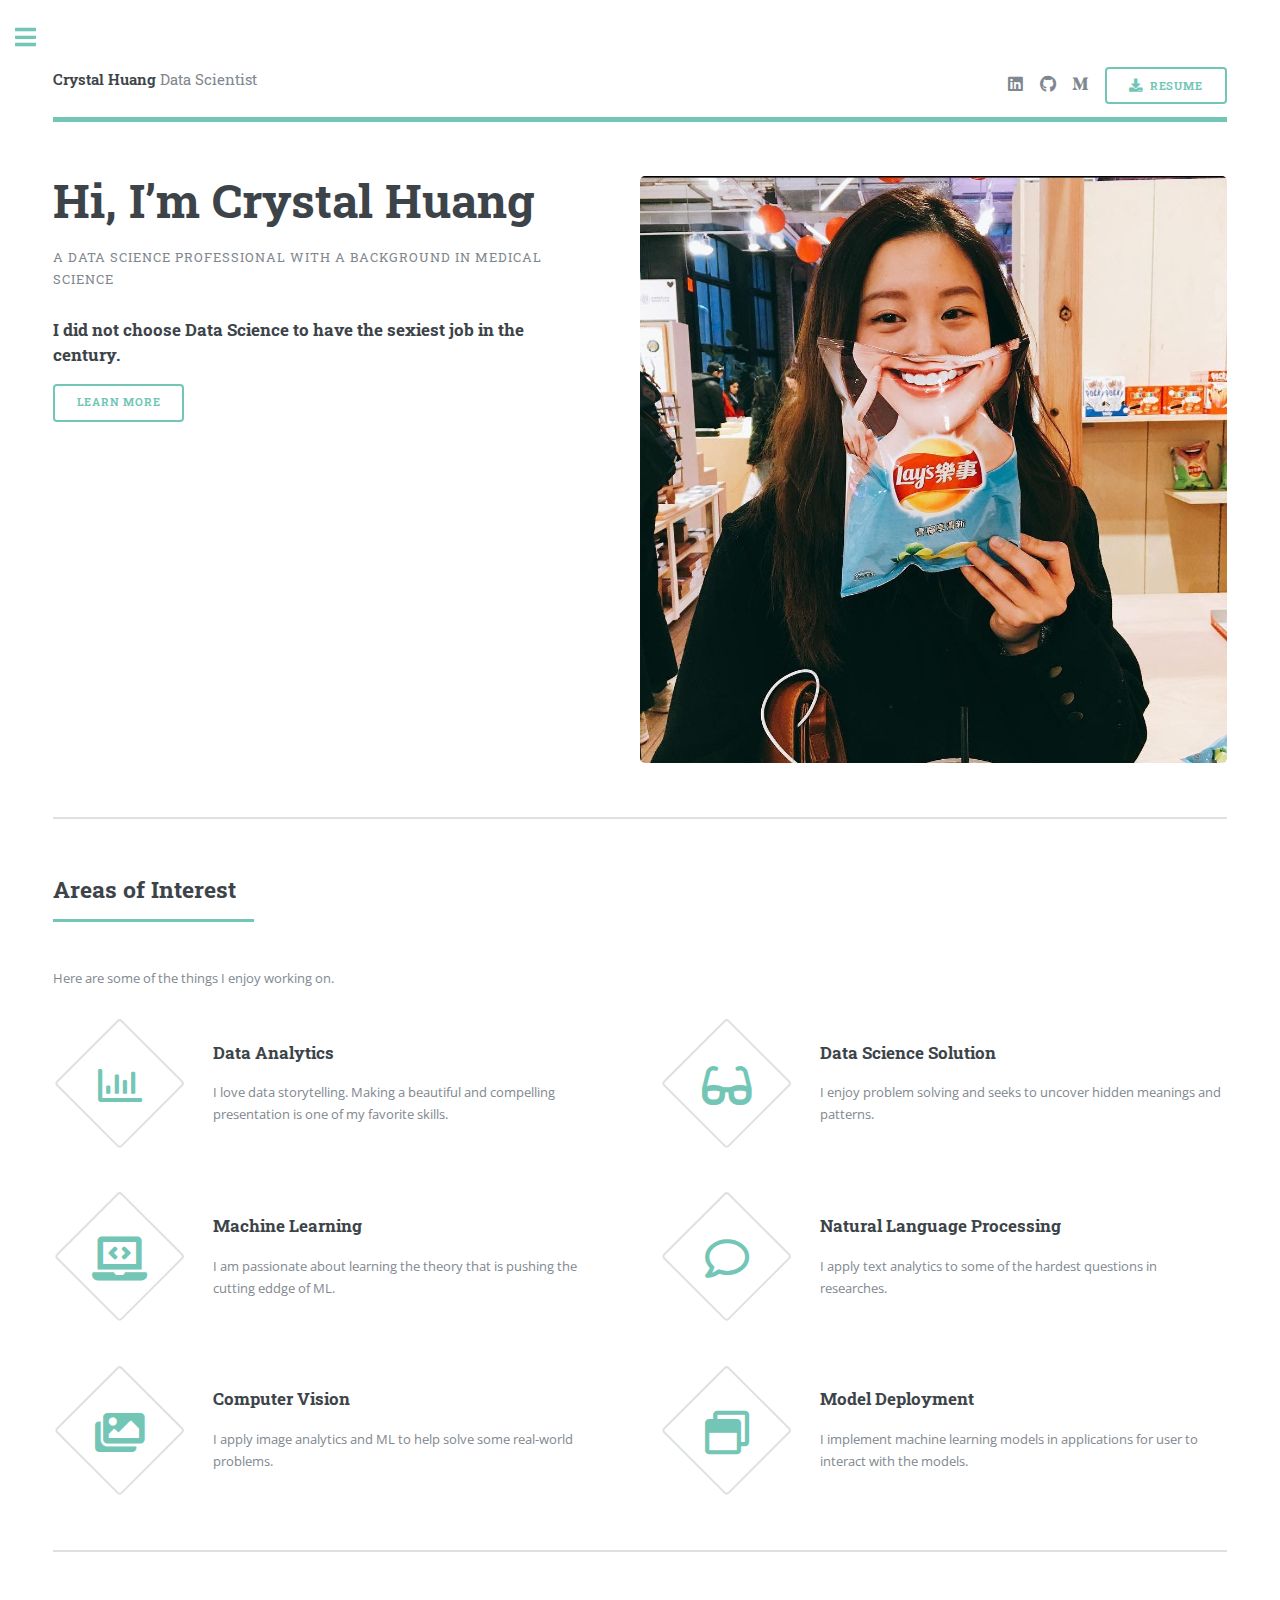
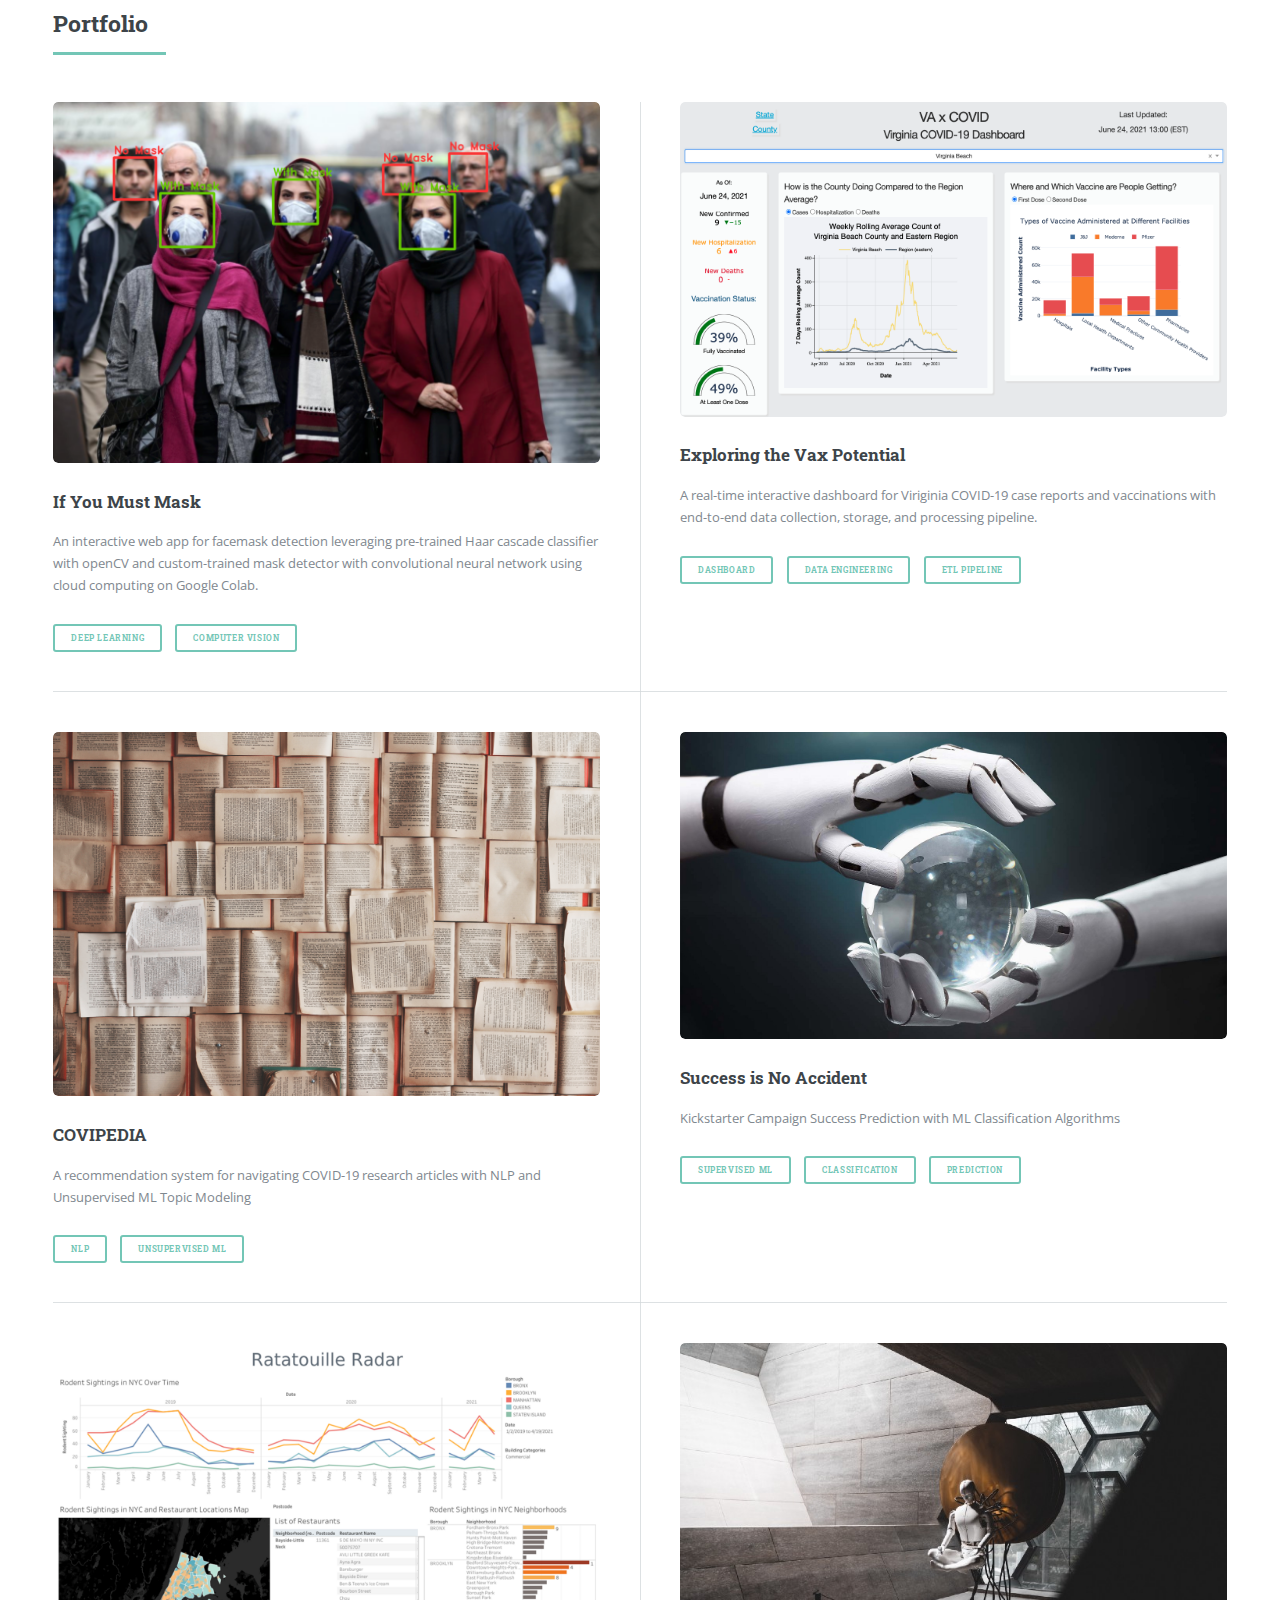
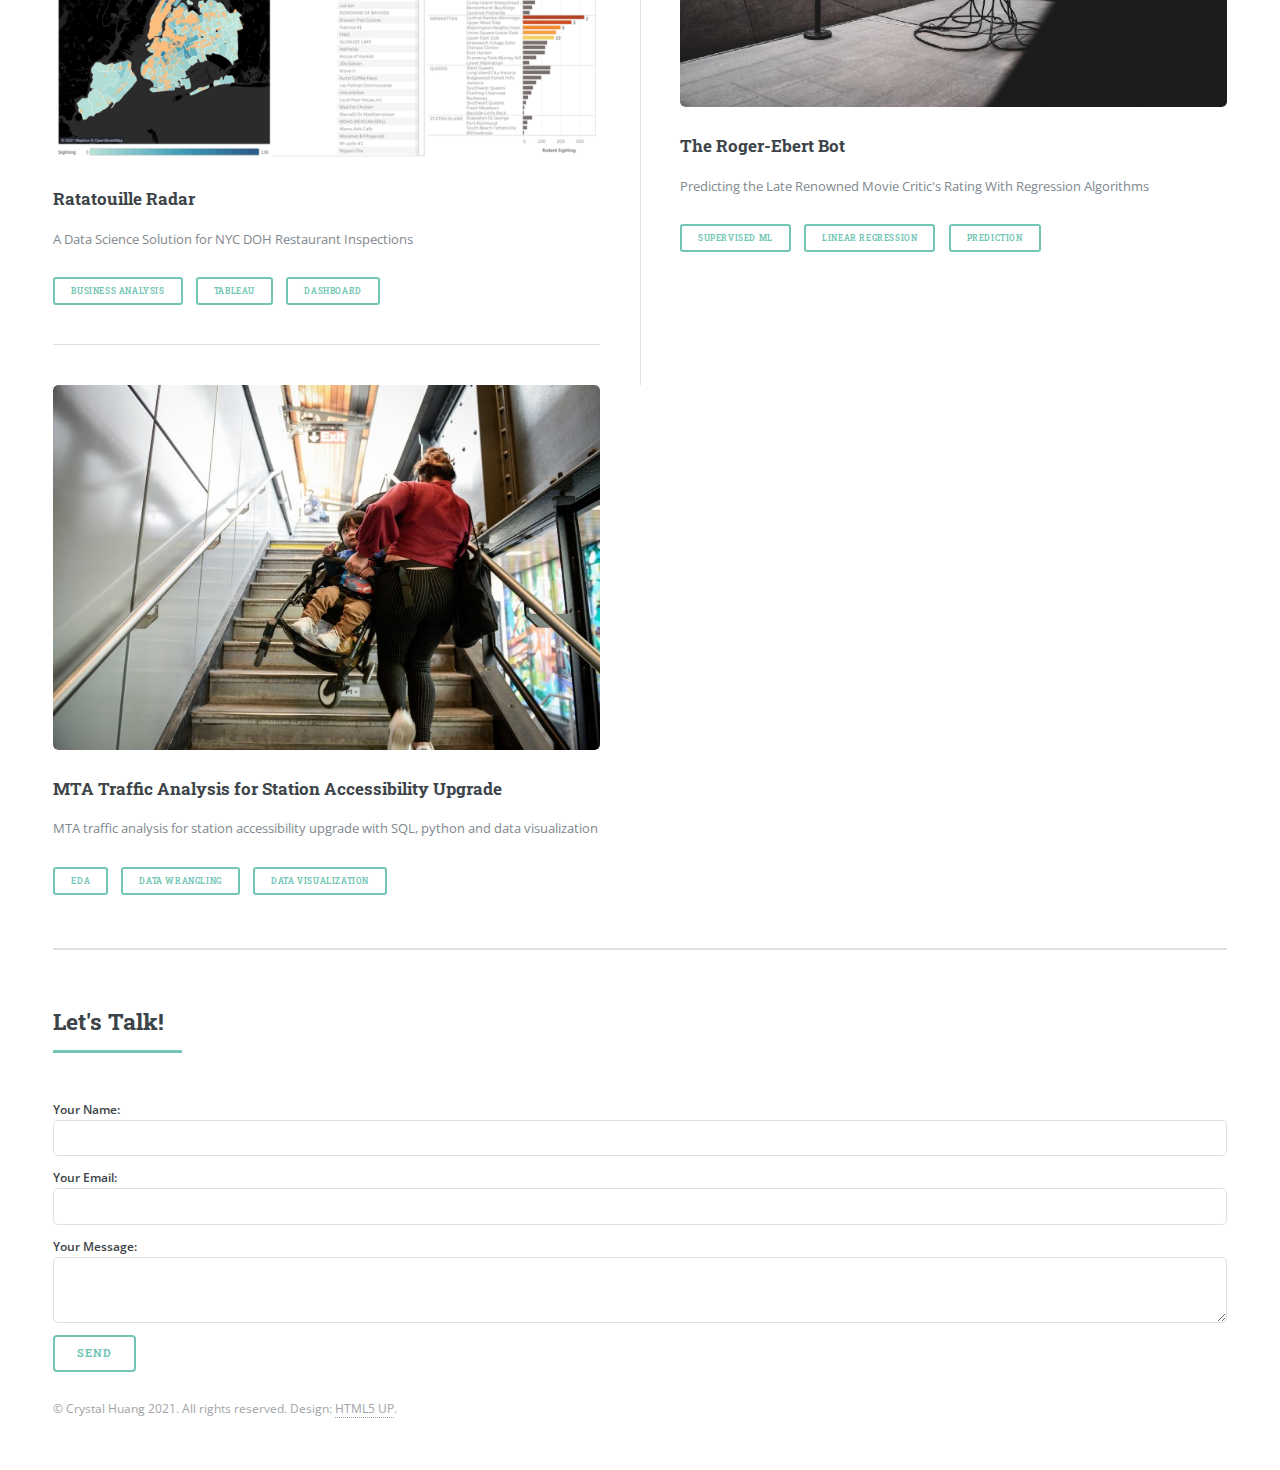
==== index.html @ 7d624949 "Update index.html" ====
<!DOCTYPE HTML>
<!--
	Editorial by HTML5 UP
	html5up.net | @ajlkn
	Free for personal and commercial use under the CCA 3.0 license (html5up.net/license)
-->
<html>
	<head>
		<title>Crystal Huang Data Scientist</title>
		<meta charset="utf-8" />
		<meta name="viewport" content="width=device-width, initial-scale=1, user-scalable=no" />
		<link rel="stylesheet" href="assets/css/main.css" />
	</head>
	<body class="is-preload">

		<!-- Wrapper -->
			<div id="wrapper">

				<!-- Main -->
					<div id="main">
						<div class="inner">

							<!-- Header -->
								<header id="header">
									<a href="index.html" class="logo"><strong>Crystal Huang</strong> Data Scientist</a>
									<ul class="icons">
										<li><a href="https://www.linkedin.com/in/crystal-huang-ds/" class="icon brands fa-linkedin"><span class="label">LinkedIn</span></a></li>
										<li><a href="https://github.com/crystal-ctrl" class="icon brands fa-github"><span class="label">GitHub</span></a></li>
										<li><a href="https://crystaldatasy.medium.com/" class="icon brands fa-medium-m"><span class="label">Medium</span></a></li>
										<li><a href="../download/_Crystal_Huang_CV.pdf" download class="button icon solid fa-download">Resume</a></li>
									</ul>
								</header>

							<!-- Banner -->
								<section id="banner">
									<div class="content">
										<header>
											<h1>Hi, I’m Crystal Huang</h1>
											<p>A Data Science Professional with a Background in Medical Science</p>
										</header>
										<h3>I did not choose Data Science to have the sexiest job in the century.</h3>
										<ul class="actions">
											<li><a href="generic.html" class="button big">Learn More</a></li>
										</ul>
									</div>
									<span class="image object">
										<img src="images/profile.jpg" alt="" width=300/>
									</span>
								</section>

							<!-- Section -->
								<section>
									<header class="major">
										<h2>Areas of Interest</h2>
									</header>
									<p>Here are some of the things I enjoy working on.</p>
									<div class="features">
										<article>
											<span class="icon fa-chart-bar"></span>
											<div class="content">
												<h3>Data Analytics</h3>
												<p>I love data storytelling. Making a beautiful and compelling presentation is one of my favorite skills.</p>
											</div>
										</article>
										<article>
											<span class="icon solid fa-glasses"></span>
											<div class="content">
												<h3>Data Science Solution</h3>
												<p>I enjoy problem solving and seeks to uncover hidden meanings and patterns.</p>
											</div>
										</article>
										<article>
											<span class="icon solid fa-laptop-code"></span>
											<div class="content">
												<h3>Machine Learning</h3>
												<p>I am passionate about learning the theory that is pushing the cutting eddge of ML.</p>
											</div>
										</article>
										<article>
											<span class="icon far fa-comment"></span>
											<div class="content">
												<h3>Natural Language Processing</h3>
												<p>I apply text analytics to some of the hardest questions in researches.</p>
											</div>
										</article>
										<article>
											<span class="icon solid fa-images"></span>
											<div class="content">
												<h3>Computer Vision</h3>
												<p>I apply image analytics and ML to help solve some real-world problems.</p>
											</div>
										</article>
										<article>
											<span class="icon far fa-window-restore"></span>
											<div class="content">
												<h3>Model Deployment</h3>
												<p>I implement machine learning models in applications for user to interact with the models.</p>
											</div>
										</article>
									</div>
								</section>

							<!-- Section -->
								<section>
									<header class="major">
										<h2>Portfolio</h2>
									</header>
									<div class="posts">
										<article>
											<a href="pages/project7.html" class="image"><img src="images/maskdetector.png" alt="" /></a>
											<h3>If You Must Mask</h3>
											<p>An interactive web app for facemask detection leveraging pre-trained Haar cascade classifier with openCV and custom-trained mask detector with convolutional neural network using cloud computing on Google Colab.</p>
											<ul class="actions">
												<li><a class="button small">Deep Learning</a></li>
												<li><a class="button small">Computer Vision</a></li>
											</ul>
										</article>
										<article>
											<a href="pages/project6.html" class="image"><img src="images/dashboard.png" alt="" /></a>
											<h3>Exploring the Vax Potential</h3>
											<p> A real-time interactive dashboard for Viriginia COVID-19 case reports and vaccinations with end-to-end data collection, storage, and processing pipeline.</p>
											<ul class="actions ">
												<li><div class="button small">Dashboard</div></li>
												<li><a class="button small">Data Engineering</a></li>
												<li><a class="button small">ETL Pipeline</a></li>
											</ul>
										</article>
										<article>
											<a href="pages/project5.html" class="image"><img src="images/nlp.jpg" alt="" /></a>
											<h3>COVIPEDIA</h3>
											<p>A recommendation system for navigating COVID-19 research articles with NLP and Unsupervised ML Topic Modeling</p>
											<ul class="actions">
												<li><a class="button small">NLP</a></li>
												<li><a class="button small">Unsupervised ML</a></li>
											</ul>
										</article>
										<article>
											<a href="pages/project4.html" class="image"><img src="images/kickstarter.jpeg" alt="" /></a>
											<h3>Success is No Accident</h3>
											<p>Kickstarter Campaign Success Prediction with ML Classification Algorithms</p>
											<ul class="actions">
												<li><a class="button small">Supervised ML</a></li>
												<li><a class="button small">Classification</a></li>
												<li><a class="button small">Prediction</a></li>
											</ul>
										</article>
										<article>
											<a href="pages/project3.html" class="image"><img src="images/ratatouille_radar.png" alt="" /></a>
											<h3>Ratatouille Radar</h3>
											<p>A Data Science Solution for NYC DOH Restaurant Inspections</p>
											<ul class="actions">
												<li><a class="button small">Business Analysis</a></li>
												<li><a class="button small">Tableau</a></li>
												<li><a class="button small">Dashboard</a></li>
											</ul>
										</article>
										<article>
											<a href="pages/project2.html" class="image"><img src="images/roger-ebert-bot.jpeg" alt="" /></a>
											<h3>The Roger-Ebert Bot</h3>
											<p>Predicting the Late Renowned Movie Critic's Rating With Regression Algorithms</p>
											<ul class="actions">
												<li><a class="button small">Supervised ML</a></li>
												<li><a class="button small">Linear Regression</a></li>
												<li><a class="button small">Prediction</a></li>
											</ul>
										</article>
										<article>
											<a href="pages/project1.html" class="image"><img src="images/mta.jpeg" alt="" /></a>
											<h3>MTA Traffic Analysis for Station Accessibility Upgrade</h3>
											<p>MTA traffic analysis for station accessibility upgrade with SQL, python and data visualization</p>
											<ul class="actions">
												<li><a class="button small">EDA</a></li>
												<li><a class="button small">Data Wrangling</a></li>
												<li><a class="button small">Data Visualization</a></li>
											</ul>
										</article>
									</div>
								</section>
								<section>
									<div id='contact form' class='inner'>
										<header class="major">
											<h2>Let's Talk!</h2>
										</header>
										<form action="https://formspree.io/f/mayalepz" method="POST">
											<label>
												Your Name:
												<input type="text" name="name">
											</label>
											<label>
												Your Email:
												<input type="email" name="_replyto">
											</label>
											<label>
												Your Message:
												<textarea name="message"></textarea>
											</label>
											<!-- your other form fields go here -->
											<button type="submit">Send</button>
										</form>
										<!-- Footer -->
										<footer id="footer">
											<p class="copyright">&copy; Crystal Huang 2021. All rights reserved. Design: <a href="https://html5up.net">HTML5 UP</a>.</p>
										</footer>
									</div>
								</section>
						</div>
						
					</div>

				<!-- Sidebar -->
					<div id="sidebar">
						<div class="inner">

							<!-- Menu -->
								<nav id="menu">
									<header class="major">
										<h2>Menu</h2>
									</header>
									<ul>
										<li><a href="index.html">Homepage</a></li>
										<li><a href="generic.html">About</a></li>
										<!-- <li><a href="elements.html">Elements</a></li> -->
										<li>
											<span class="opener">Portfolio</span>
											<ul>
												<li><a href="pages/project7.html">If You Must Mask</a></li>
												<li><a href="pages/project6.html">Exploring the Vax Potential</a></li>
												<li><a href="pages/project5.html">COVIPEDIA</a></li>
												<li><a href="pages/project4.html">Success Is No Accident</a></li>
												<li><a href="pages/project3.html">Ratatouille Radar</a></li>
												<li><a href="pages/project2.html">The Roger-Ebert Bot</a></li>
												<li><a href="pages/project1.html">MTA Traffic Analysis</a></li>
											</ul>
										</li>
										<li><a href="https://crystaldatasy.medium.com/">Blog</a></li>
										
									</ul>
								</nav>

							<!-- Section -->
								<section>
									<header class="major">
										<h2>Get in Touch</h2>
									</header>
									<ul class="contact">
										<li class="icon solid fa-envelope"><a href="#">crystalhuang.ds@gmail.com</a></li>
										<!-- <li class="icon solid fa-phone"></li> -->
										<li class="icon solid fa-home">Middletown, RI 02842</li>
									</ul>
									<ul class="icons">
										<!-- <li><a href="#" class="icon brands fa-twitter"><span class="label">Twitter</span></a></li> -->
										<!-- <li><a href="#" class="icon brands fa-facebook-f"><span class="label">Facebook</span></a></li> -->
										<!-- <li><a href="#" class="icon brands fa-snapchat-ghost"><span class="label">Snapchat</span></a></li> -->
										<!-- <li><a href="#" class="icon brands fa-instagram"><span class="label">Instagram</span></a></li> -->
										<li><a href="https://www.linkedin.com/in/crystal-huang-ds/" class="icon brands fa-linkedin"><span class="label">LinkedIn</span></a></li>
										<li><a href="https://github.com/crystal-ctrl" class="icon brands fa-github"><span class="label">GitHub</span></a></li>
										<li><a href="https://crystaldatasy.medium.com/" class="icon brands fa-medium-m"><span class="label">Medium</span></a></li>
									</ul>
									
								</section>

							<!-- Footer -->
								<footer id="footer">
									<p class="copyright">&copy; Crystal Huang 2021. All rights reserved. Design: <a href="https://html5up.net">HTML5 UP</a>.</p>
								</footer>

						</div>
					</div>

			</div>

		<!-- Scripts -->
			<script src="assets/js/jquery.min.js"></script>
			<script src="assets/js/browser.min.js"></script>
			<script src="assets/js/breakpoints.min.js"></script>
			<script src="assets/js/util.js"></script>
			<script src="assets/js/main.js"></script>

	</body>
</html>
---- assets/css/main.css ----
@import url(fontawesome-all.min.css);
@import url("https://fonts.googleapis.com/css?family=Open+Sans:400,600,400italic,600italic|Roboto+Slab:400,700");
/*
	Editorial by HTML5 UP
	html5up.net | @ajlkn
	Free for personal and commercial use under the CCA 3.0 license (html5up.net/license)
*/
html, body, div, span, applet, object,
iframe, h1, h2, h3, h4, h5, h6, p, blockquote,
pre, a, abbr, acronym, address, big, cite,
code, del, dfn, em, img, ins, kbd, q, s, samp,
small, strike, strong, sub, sup, tt, var, b,
u, i, center, dl, dt, dd, ol, ul, li, fieldset,
form, label, legend, table, caption, tbody,
tfoot, thead, tr, th, td, article, aside,
canvas, details, embed, figure, figcaption,
footer, header, hgroup, menu, nav, output, ruby,
section, summary, time, mark, audio, video {
  margin: 0;
  padding: 0;
  border: 0;
  font-size: 100%;
  font: inherit;
  vertical-align: baseline; }

article, aside, details, figcaption, figure,
footer, header, hgroup, menu, nav, section {
  display: block; }

body {
  line-height: 1; }

ol, ul {
  list-style: none; }

blockquote, q {
  quotes: none; }
  blockquote:before, blockquote:after, q:before, q:after {
    content: '';
    content: none; }

table {
  border-collapse: collapse;
  border-spacing: 0; }

body {
  -webkit-text-size-adjust: none; }

mark {
  background-color: transparent;
  color: inherit; }

input::-moz-focus-inner {
  border: 0;
  padding: 0; }

input, select, textarea {
  -moz-appearance: none;
  -webkit-appearance: none;
  -ms-appearance: none;
  appearance: none; }

/* Basic */
@-ms-viewport {
  width: device-width; }

body {
  -ms-overflow-style: scrollbar; }

@media screen and (max-width: 480px) {
  html, body {
    min-width: 320px; } }

html {
  box-sizing: border-box; }

*, *:before, *:after {
  box-sizing: inherit; }

body {
  background: #ffffff; }
  body.is-preload *, body.is-preload *:before, body.is-preload *:after, body.is-resizing *, body.is-resizing *:before, body.is-resizing *:after {
    -moz-animation: none !important;
    -webkit-animation: none !important;
    -ms-animation: none !important;
    animation: none !important;
    -moz-transition: none !important;
    -webkit-transition: none !important;
    -ms-transition: none !important;
    transition: none !important; }

/* Type */
body, input, select, textarea {
  color: #7f888f;
  font-family: "Open Sans", sans-serif;
  font-size: 13pt;
  font-weight: 400;
  line-height: 1.65; }
  @media screen and (max-width: 1680px) {
    body, input, select, textarea {
      font-size: 11pt; } }
  @media screen and (max-width: 1280px) {
    body, input, select, textarea {
      font-size: 10pt; } }
  @media screen and (max-width: 360px) {
    body, input, select, textarea {
      font-size: 9pt; } }

a {
  -moz-transition: color 0.2s ease-in-out, border-bottom-color 0.2s ease-in-out;
  -webkit-transition: color 0.2s ease-in-out, border-bottom-color 0.2s ease-in-out;
  -ms-transition: color 0.2s ease-in-out, border-bottom-color 0.2s ease-in-out;
  transition: color 0.2s ease-in-out, border-bottom-color 0.2s ease-in-out;
  border-bottom: dotted 1px;
  color: #73c6b6;
  text-decoration: none; }
  a:hover {
    border-bottom-color: #73c6b6;
    color: #73c6b6 !important; }
    a:hover strong {
      color: inherit; }

strong, b {
  color: #3d4449;
  font-weight: 600; }

em, i {
  font-style: italic; }

p {
  margin: 0 0 2em 0; }

h1, h2, h3, h4, h5, h6 {
  color: #3d4449;
  font-family: "Roboto Slab", serif;
  font-weight: 700;
  line-height: 1.5;
  margin: 0 0 1em 0; }
  h1 a, h2 a, h3 a, h4 a, h5 a, h6 a {
    color: inherit;
    text-decoration: none;
    border-bottom: 0; }

h1 {
  font-size: 4em;
  margin: 0 0 0.5em 0;
  line-height: 1.3; }

h2 {
  font-size: 1.75em; }

h3 {
  font-size: 1.25em; }

h4 {
  font-size: 1.1em; }

h5 {
  font-size: 0.9em; }

h6 {
  font-size: 0.7em; }

@media screen and (max-width: 1680px) {
  h1 {
    font-size: 3.5em; } }

@media screen and (max-width: 980px) {
  h1 {
    font-size: 3.25em; } }

@media screen and (max-width: 736px) {
  h1 {
    font-size: 2em;
    line-height: 1.4; }
  h2 {
    font-size: 1.5em; } }

sub {
  font-size: 0.8em;
  position: relative;
  top: 0.5em; }

sup {
  font-size: 0.8em;
  position: relative;
  top: -0.5em; }

blockquote {
  border-left: solid 3px rgba(210, 215, 217, 0.75);
  font-style: italic;
  margin: 0 0 2em 0;
  padding: 0.5em 0 0.5em 2em; }

code {
  background: rgba(230, 235, 237, 0.25);
  border-radius: 0.375em;
  border: solid 1px rgba(210, 215, 217, 0.75);
  font-family: "Courier New", monospace;
  font-size: 0.9em;
  margin: 0 0.25em;
  padding: 0.25em 0.65em; }

pre {
  -webkit-overflow-scrolling: touch;
  font-family: "Courier New", monospace;
  font-size: 0.9em;
  margin: 0 0 2em 0; }
  pre code {
    display: block;
    line-height: 1.75;
    padding: 1em 1.5em;
    overflow-x: auto; }

hr {
  border: 0;
  border-bottom: solid 1px rgba(210, 215, 217, 0.75);
  margin: 2em 0; }
  hr.major {
    margin: 3em 0; }

.align-left {
  text-align: left; }

.align-center {
  text-align: center; }

.align-right {
  text-align: right; }

/* Row */
.row {
  display: flex;
  flex-wrap: wrap;
  box-sizing: border-box;
  align-items: stretch; }
  .row > * {
    box-sizing: border-box; }
  .row.gtr-uniform > * > :last-child {
    margin-bottom: 0; }
  .row.aln-left {
    justify-content: flex-start; }
  .row.aln-center {
    justify-content: center; }
  .row.aln-right {
    justify-content: flex-end; }
  .row.aln-top {
    align-items: flex-start; }
  .row.aln-middle {
    align-items: center; }
  .row.aln-bottom {
    align-items: flex-end; }
  .row > .imp {
    order: -1; }
  .row > .col-1 {
    width: 8.33333%; }
  .row > .off-1 {
    margin-left: 8.33333%; }
  .row > .col-2 {
    width: 16.66667%; }
  .row > .off-2 {
    margin-left: 16.66667%; }
  .row > .col-3 {
    width: 25%; }
  .row > .off-3 {
    margin-left: 25%; }
  .row > .col-4 {
    width: 33.33333%; }
  .row > .off-4 {
    margin-left: 33.33333%; }
  .row > .col-5 {
    width: 41.66667%; }
  .row > .off-5 {
    margin-left: 41.66667%; }
  .row > .col-6 {
    width: 50%; }
  .row > .off-6 {
    margin-left: 50%; }
  .row > .col-7 {
    width: 58.33333%; }
  .row > .off-7 {
    margin-left: 58.33333%; }
  .row > .col-8 {
    width: 66.66667%; }
  .row > .off-8 {
    margin-left: 66.66667%; }
  .row > .col-9 {
    width: 75%; }
  .row > .off-9 {
    margin-left: 75%; }
  .row > .col-10 {
    width: 83.33333%; }
  .row > .off-10 {
    margin-left: 83.33333%; }
  .row > .col-11 {
    width: 91.66667%; }
  .row > .off-11 {
    margin-left: 91.66667%; }
  .row > .col-12 {
    width: 100%; }
  .row > .off-12 {
    margin-left: 100%; }
  .row.gtr-0 {
    margin-top: 0;
    margin-left: 0em; }
    .row.gtr-0 > * {
      padding: 0 0 0 0em; }
    .row.gtr-0.gtr-uniform {
      margin-top: 0em; }
      .row.gtr-0.gtr-uniform > * {
        padding-top: 0em; }
  .row.gtr-25 {
    margin-top: 0;
    margin-left: -0.375em; }
    .row.gtr-25 > * {
      padding: 0 0 0 0.375em; }
    .row.gtr-25.gtr-uniform {
      margin-top: -0.375em; }
      .row.gtr-25.gtr-uniform > * {
        padding-top: 0.375em; }
  .row.gtr-50 {
    margin-top: 0;
    margin-left: -0.75em; }
    .row.gtr-50 > * {
      padding: 0 0 0 0.75em; }
    .row.gtr-50.gtr-uniform {
      margin-top: -0.75em; }
      .row.gtr-50.gtr-uniform > * {
        padding-top: 0.75em; }
  .row {
    margin-top: 0;
    margin-left: -1.5em; }
    .row > * {
      padding: 0 0 0 1.5em; }
    .row.gtr-uniform {
      margin-top: -1.5em; }
      .row.gtr-uniform > * {
        padding-top: 1.5em; }
  .row.gtr-150 {
    margin-top: 0;
    margin-left: -2.25em; }
    .row.gtr-150 > * {
      padding: 0 0 0 2.25em; }
    .row.gtr-150.gtr-uniform {
      margin-top: -2.25em; }
      .row.gtr-150.gtr-uniform > * {
        padding-top: 2.25em; }
  .row.gtr-200 {
    margin-top: 0;
    margin-left: -3em; }
    .row.gtr-200 > * {
      padding: 0 0 0 3em; }
    .row.gtr-200.gtr-uniform {
      margin-top: -3em; }
      .row.gtr-200.gtr-uniform > * {
        padding-top: 3em; }
  @media screen and (max-width: 1680px) {
    .row {
      display: flex;
      flex-wrap: wrap;
      box-sizing: border-box;
      align-items: stretch; }
      .row > * {
        box-sizing: border-box; }
      .row.gtr-uniform > * > :last-child {
        margin-bottom: 0; }
      .row.aln-left {
        justify-content: flex-start; }
      .row.aln-center {
        justify-content: center; }
      .row.aln-right {
        justify-content: flex-end; }
      .row.aln-top {
        align-items: flex-start; }
      .row.aln-middle {
        align-items: center; }
      .row.aln-bottom {
        align-items: flex-end; }
      .row > .imp-xlarge {
        order: -1; }
      .row > .col-1-xlarge {
        width: 8.33333%; }
      .row > .off-1-xlarge {
        margin-left: 8.33333%; }
      .row > .col-2-xlarge {
        width: 16.66667%; }
      .row > .off-2-xlarge {
        margin-left: 16.66667%; }
      .row > .col-3-xlarge {
        width: 25%; }
      .row > .off-3-xlarge {
        margin-left: 25%; }
      .row > .col-4-xlarge {
        width: 33.33333%; }
      .row > .off-4-xlarge {
        margin-left: 33.33333%; }
      .row > .col-5-xlarge {
        width: 41.66667%; }
      .row > .off-5-xlarge {
        margin-left: 41.66667%; }
      .row > .col-6-xlarge {
        width: 50%; }
      .row > .off-6-xlarge {
        margin-left: 50%; }
      .row > .col-7-xlarge {
        width: 58.33333%; }
      .row > .off-7-xlarge {
        margin-left: 58.33333%; }
      .row > .col-8-xlarge {
        width: 66.66667%; }
      .row > .off-8-xlarge {
        margin-left: 66.66667%; }
      .row > .col-9-xlarge {
        width: 75%; }
      .row > .off-9-xlarge {
        margin-left: 75%; }
      .row > .col-10-xlarge {
        width: 83.33333%; }
      .row > .off-10-xlarge {
        margin-left: 83.33333%; }
      .row > .col-11-xlarge {
        width: 91.66667%; }
      .row > .off-11-xlarge {
        margin-left: 91.66667%; }
      .row > .col-12-xlarge {
        width: 100%; }
      .row > .off-12-xlarge {
        margin-left: 100%; }
      .row.gtr-0 {
        margin-top: 0;
        margin-left: 0em; }
        .row.gtr-0 > * {
          padding: 0 0 0 0em; }
        .row.gtr-0.gtr-uniform {
          margin-top: 0em; }
          .row.gtr-0.gtr-uniform > * {
            padding-top: 0em; }
      .row.gtr-25 {
        margin-top: 0;
        margin-left: -0.375em; }
        .row.gtr-25 > * {
          padding: 0 0 0 0.375em; }
        .row.gtr-25.gtr-uniform {
          margin-top: -0.375em; }
          .row.gtr-25.gtr-uniform > * {
            padding-top: 0.375em; }
      .row.gtr-50 {
        margin-top: 0;
        margin-left: -0.75em; }
        .row.gtr-50 > * {
          padding: 0 0 0 0.75em; }
        .row.gtr-50.gtr-uniform {
          margin-top: -0.75em; }
          .row.gtr-50.gtr-uniform > * {
            padding-top: 0.75em; }
      .row {
        margin-top: 0;
        margin-left: -1.5em; }
        .row > * {
          padding: 0 0 0 1.5em; }
        .row.gtr-uniform {
          margin-top: -1.5em; }
          .row.gtr-uniform > * {
            padding-top: 1.5em; }
      .row.gtr-150 {
        margin-top: 0;
        margin-left: -2.25em; }
        .row.gtr-150 > * {
          padding: 0 0 0 2.25em; }
        .row.gtr-150.gtr-uniform {
          margin-top: -2.25em; }
          .row.gtr-150.gtr-uniform > * {
            padding-top: 2.25em; }
      .row.gtr-200 {
        margin-top: 0;
        margin-left: -3em; }
        .row.gtr-200 > * {
          padding: 0 0 0 3em; }
        .row.gtr-200.gtr-uniform {
          margin-top: -3em; }
          .row.gtr-200.gtr-uniform > * {
            padding-top: 3em; } }
  @media screen and (max-width: 1280px) {
    .row {
      display: flex;
      flex-wrap: wrap;
      box-sizing: border-box;
      align-items: stretch; }
      .row > * {
        box-sizing: border-box; }
      .row.gtr-uniform > * > :last-child {
        margin-bottom: 0; }
      .row.aln-left {
        justify-content: flex-start; }
      .row.aln-center {
        justify-content: center; }
      .row.aln-right {
        justify-content: flex-end; }
      .row.aln-top {
        align-items: flex-start; }
      .row.aln-middle {
        align-items: center; }
      .row.aln-bottom {
        align-items: flex-end; }
      .row > .imp-large {
        order: -1; }
      .row > .col-1-large {
        width: 8.33333%; }
      .row > .off-1-large {
        margin-left: 8.33333%; }
      .row > .col-2-large {
        width: 16.66667%; }
      .row > .off-2-large {
        margin-left: 16.66667%; }
      .row > .col-3-large {
        width: 25%; }
      .row > .off-3-large {
        margin-left: 25%; }
      .row > .col-4-large {
        width: 33.33333%; }
      .row > .off-4-large {
        margin-left: 33.33333%; }
      .row > .col-5-large {
        width: 41.66667%; }
      .row > .off-5-large {
        margin-left: 41.66667%; }
      .row > .col-6-large {
        width: 50%; }
      .row > .off-6-large {
        margin-left: 50%; }
      .row > .col-7-large {
        width: 58.33333%; }
      .row > .off-7-large {
        margin-left: 58.33333%; }
      .row > .col-8-large {
        width: 66.66667%; }
      .row > .off-8-large {
        margin-left: 66.66667%; }
      .row > .col-9-large {
        width: 75%; }
      .row > .off-9-large {
        margin-left: 75%; }
      .row > .col-10-large {
        width: 83.33333%; }
      .row > .off-10-large {
        margin-left: 83.33333%; }
      .row > .col-11-large {
        width: 91.66667%; }
      .row > .off-11-large {
        margin-left: 91.66667%; }
      .row > .col-12-large {
        width: 100%; }
      .row > .off-12-large {
        margin-left: 100%; }
      .row.gtr-0 {
        margin-top: 0;
        margin-left: 0em; }
        .row.gtr-0 > * {
          padding: 0 0 0 0em; }
        .row.gtr-0.gtr-uniform {
          margin-top: 0em; }
          .row.gtr-0.gtr-uniform > * {
            padding-top: 0em; }
      .row.gtr-25 {
        margin-top: 0;
        margin-left: -0.375em; }
        .row.gtr-25 > * {
          padding: 0 0 0 0.375em; }
        .row.gtr-25.gtr-uniform {
          margin-top: -0.375em; }
          .row.gtr-25.gtr-uniform > * {
            padding-top: 0.375em; }
      .row.gtr-50 {
        margin-top: 0;
        margin-left: -0.75em; }
        .row.gtr-50 > * {
          padding: 0 0 0 0.75em; }
        .row.gtr-50.gtr-uniform {
          margin-top: -0.75em; }
          .row.gtr-50.gtr-uniform > * {
            padding-top: 0.75em; }
      .row {
        margin-top: 0;
        margin-left: -1.5em; }
        .row > * {
          padding: 0 0 0 1.5em; }
        .row.gtr-uniform {
          margin-top: -1.5em; }
          .row.gtr-uniform > * {
            padding-top: 1.5em; }
      .row.gtr-150 {
        margin-top: 0;
        margin-left: -2.25em; }
        .row.gtr-150 > * {
          padding: 0 0 0 2.25em; }
        .row.gtr-150.gtr-uniform {
          margin-top: -2.25em; }
          .row.gtr-150.gtr-uniform > * {
            padding-top: 2.25em; }
      .row.gtr-200 {
        margin-top: 0;
        margin-left: -3em; }
        .row.gtr-200 > * {
          padding: 0 0 0 3em; }
        .row.gtr-200.gtr-uniform {
          margin-top: -3em; }
          .row.gtr-200.gtr-uniform > * {
            padding-top: 3em; } }
  @media screen and (max-width: 980px) {
    .row {
      display: flex;
      flex-wrap: wrap;
      box-sizing: border-box;
      align-items: stretch; }
      .row > * {
        box-sizing: border-box; }
      .row.gtr-uniform > * > :last-child {
        margin-bottom: 0; }
      .row.aln-left {
        justify-content: flex-start; }
      .row.aln-center {
        justify-content: center; }
      .row.aln-right {
        justify-content: flex-end; }
      .row.aln-top {
        align-items: flex-start; }
      .row.aln-middle {
        align-items: center; }
      .row.aln-bottom {
        align-items: flex-end; }
      .row > .imp-medium {
        order: -1; }
      .row > .col-1-medium {
        width: 8.33333%; }
      .row > .off-1-medium {
        margin-left: 8.33333%; }
      .row > .col-2-medium {
        width: 16.66667%; }
      .row > .off-2-medium {
        margin-left: 16.66667%; }
      .row > .col-3-medium {
        width: 25%; }
      .row > .off-3-medium {
        margin-left: 25%; }
      .row > .col-4-medium {
        width: 33.33333%; }
      .row > .off-4-medium {
        margin-left: 33.33333%; }
      .row > .col-5-medium {
        width: 41.66667%; }
      .row > .off-5-medium {
        margin-left: 41.66667%; }
      .row > .col-6-medium {
        width: 50%; }
      .row > .off-6-medium {
        margin-left: 50%; }
      .row > .col-7-medium {
        width: 58.33333%; }
      .row > .off-7-medium {
        margin-left: 58.33333%; }
      .row > .col-8-medium {
        width: 66.66667%; }
      .row > .off-8-medium {
        margin-left: 66.66667%; }
      .row > .col-9-medium {
        width: 75%; }
      .row > .off-9-medium {
        margin-left: 75%; }
      .row > .col-10-medium {
        width: 83.33333%; }
      .row > .off-10-medium {
        margin-left: 83.33333%; }
      .row > .col-11-medium {
        width: 91.66667%; }
      .row > .off-11-medium {
        margin-left: 91.66667%; }
      .row > .col-12-medium {
        width: 100%; }
      .row > .off-12-medium {
        margin-left: 100%; }
      .row.gtr-0 {
        margin-top: 0;
        margin-left: 0em; }
        .row.gtr-0 > * {
          padding: 0 0 0 0em; }
        .row.gtr-0.gtr-uniform {
          margin-top: 0em; }
          .row.gtr-0.gtr-uniform > * {
            padding-top: 0em; }
      .row.gtr-25 {
        margin-top: 0;
        margin-left: -0.375em; }
        .row.gtr-25 > * {
          padding: 0 0 0 0.375em; }
        .row.gtr-25.gtr-uniform {
          margin-top: -0.375em; }
          .row.gtr-25.gtr-uniform > * {
            padding-top: 0.375em; }
      .row.gtr-50 {
        margin-top: 0;
        margin-left: -0.75em; }
        .row.gtr-50 > * {
          padding: 0 0 0 0.75em; }
        .row.gtr-50.gtr-uniform {
          margin-top: -0.75em; }
          .row.gtr-50.gtr-uniform > * {
            padding-top: 0.75em; }
      .row {
        margin-top: 0;
        margin-left: -1.5em; }
        .row > * {
          padding: 0 0 0 1.5em; }
        .row.gtr-uniform {
          margin-top: -1.5em; }
          .row.gtr-uniform > * {
            padding-top: 1.5em; }
      .row.gtr-150 {
        margin-top: 0;
        margin-left: -2.25em; }
        .row.gtr-150 > * {
          padding: 0 0 0 2.25em; }
        .row.gtr-150.gtr-uniform {
          margin-top: -2.25em; }
          .row.gtr-150.gtr-uniform > * {
            padding-top: 2.25em; }
      .row.gtr-200 {
        margin-top: 0;
        margin-left: -3em; }
        .row.gtr-200 > * {
          padding: 0 0 0 3em; }
        .row.gtr-200.gtr-uniform {
          margin-top: -3em; }
          .row.gtr-200.gtr-uniform > * {
            padding-top: 3em; } }
  @media screen and (max-width: 736px) {
    .row {
      display: flex;
      flex-wrap: wrap;
      box-sizing: border-box;
      align-items: stretch; }
      .row > * {
        box-sizing: border-box; }
      .row.gtr-uniform > * > :last-child {
        margin-bottom: 0; }
      .row.aln-left {
        justify-content: flex-start; }
      .row.aln-center {
        justify-content: center; }
      .row.aln-right {
        justify-content: flex-end; }
      .row.aln-top {
        align-items: flex-start; }
      .row.aln-middle {
        align-items: center; }
      .row.aln-bottom {
        align-items: flex-end; }
      .row > .imp-small {
        order: -1; }
      .row > .col-1-small {
        width: 8.33333%; }
      .row > .off-1-small {
        margin-left: 8.33333%; }
      .row > .col-2-small {
        width: 16.66667%; }
      .row > .off-2-small {
        margin-left: 16.66667%; }
      .row > .col-3-small {
        width: 25%; }
      .row > .off-3-small {
        margin-left: 25%; }
      .row > .col-4-small {
        width: 33.33333%; }
      .row > .off-4-small {
        margin-left: 33.33333%; }
      .row > .col-5-small {
        width: 41.66667%; }
      .row > .off-5-small {
        margin-left: 41.66667%; }
      .row > .col-6-small {
        width: 50%; }
      .row > .off-6-small {
        margin-left: 50%; }
      .row > .col-7-small {
        width: 58.33333%; }
      .row > .off-7-small {
        margin-left: 58.33333%; }
      .row > .col-8-small {
        width: 66.66667%; }
      .row > .off-8-small {
        margin-left: 66.66667%; }
      .row > .col-9-small {
        width: 75%; }
      .row > .off-9-small {
        margin-left: 75%; }
      .row > .col-10-small {
        width: 83.33333%; }
      .row > .off-10-small {
        margin-left: 83.33333%; }
      .row > .col-11-small {
        width: 91.66667%; }
      .row > .off-11-small {
        margin-left: 91.66667%; }
      .row > .col-12-small {
        width: 100%; }
      .row > .off-12-small {
        margin-left: 100%; }
      .row.gtr-0 {
        margin-top: 0;
        margin-left: 0em; }
        .row.gtr-0 > * {
          padding: 0 0 0 0em; }
        .row.gtr-0.gtr-uniform {
          margin-top: 0em; }
          .row.gtr-0.gtr-uniform > * {
            padding-top: 0em; }
      .row.gtr-25 {
        margin-top: 0;
        margin-left: -0.375em; }
        .row.gtr-25 > * {
          padding: 0 0 0 0.375em; }
        .row.gtr-25.gtr-uniform {
          margin-top: -0.375em; }
          .row.gtr-25.gtr-uniform > * {
            padding-top: 0.375em; }
      .row.gtr-50 {
        margin-top: 0;
        margin-left: -0.75em; }
        .row.gtr-50 > * {
          padding: 0 0 0 0.75em; }
        .row.gtr-50.gtr-uniform {
          margin-top: -0.75em; }
          .row.gtr-50.gtr-uniform > * {
            padding-top: 0.75em; }
      .row {
        margin-top: 0;
        margin-left: -1.5em; }
        .row > * {
          padding: 0 0 0 1.5em; }
        .row.gtr-uniform {
          margin-top: -1.5em; }
          .row.gtr-uniform > * {
            padding-top: 1.5em; }
      .row.gtr-150 {
        margin-top: 0;
        margin-left: -2.25em; }
        .row.gtr-150 > * {
          padding: 0 0 0 2.25em; }
        .row.gtr-150.gtr-uniform {
          margin-top: -2.25em; }
          .row.gtr-150.gtr-uniform > * {
            padding-top: 2.25em; }
      .row.gtr-200 {
        margin-top: 0;
        margin-left: -3em; }
        .row.gtr-200 > * {
          padding: 0 0 0 3em; }
        .row.gtr-200.gtr-uniform {
          margin-top: -3em; }
          .row.gtr-200.gtr-uniform > * {
            padding-top: 3em; } }
  @media screen and (max-width: 480px) {
    .row {
      display: flex;
      flex-wrap: wrap;
      box-sizing: border-box;
      align-items: stretch; }
      .row > * {
        box-sizing: border-box; }
      .row.gtr-uniform > * > :last-child {
        margin-bottom: 0; }
      .row.aln-left {
        justify-content: flex-start; }
      .row.aln-center {
        justify-content: center; }
      .row.aln-right {
        justify-content: flex-end; }
      .row.aln-top {
        align-items: flex-start; }
      .row.aln-middle {
        align-items: center; }
      .row.aln-bottom {
        align-items: flex-end; }
      .row > .imp-xsmall {
        order: -1; }
      .row > .col-1-xsmall {
        width: 8.33333%; }
      .row > .off-1-xsmall {
        margin-left: 8.33333%; }
      .row > .col-2-xsmall {
        width: 16.66667%; }
      .row > .off-2-xsmall {
        margin-left: 16.66667%; }
      .row > .col-3-xsmall {
        width: 25%; }
      .row > .off-3-xsmall {
        margin-left: 25%; }
      .row > .col-4-xsmall {
        width: 33.33333%; }
      .row > .off-4-xsmall {
        margin-left: 33.33333%; }
      .row > .col-5-xsmall {
        width: 41.66667%; }
      .row > .off-5-xsmall {
        margin-left: 41.66667%; }
      .row > .col-6-xsmall {
        width: 50%; }
      .row > .off-6-xsmall {
        margin-left: 50%; }
      .row > .col-7-xsmall {
        width: 58.33333%; }
      .row > .off-7-xsmall {
        margin-left: 58.33333%; }
      .row > .col-8-xsmall {
        width: 66.66667%; }
      .row > .off-8-xsmall {
        margin-left: 66.66667%; }
      .row > .col-9-xsmall {
        width: 75%; }
      .row > .off-9-xsmall {
        margin-left: 75%; }
      .row > .col-10-xsmall {
        width: 83.33333%; }
      .row > .off-10-xsmall {
        margin-left: 83.33333%; }
      .row > .col-11-xsmall {
        width: 91.66667%; }
      .row > .off-11-xsmall {
        margin-left: 91.66667%; }
      .row > .col-12-xsmall {
        width: 100%; }
      .row > .off-12-xsmall {
        margin-left: 100%; }
      .row.gtr-0 {
        margin-top: 0;
        margin-left: 0em; }
        .row.gtr-0 > * {
          padding: 0 0 0 0em; }
        .row.gtr-0.gtr-uniform {
          margin-top: 0em; }
          .row.gtr-0.gtr-uniform > * {
            padding-top: 0em; }
      .row.gtr-25 {
        margin-top: 0;
        margin-left: -0.375em; }
        .row.gtr-25 > * {
          padding: 0 0 0 0.375em; }
        .row.gtr-25.gtr-uniform {
          margin-top: -0.375em; }
          .row.gtr-25.gtr-uniform > * {
            padding-top: 0.375em; }
      .row.gtr-50 {
        margin-top: 0;
        margin-left: -0.75em; }
        .row.gtr-50 > * {
          padding: 0 0 0 0.75em; }
        .row.gtr-50.gtr-uniform {
          margin-top: -0.75em; }
          .row.gtr-50.gtr-uniform > * {
            padding-top: 0.75em; }
      .row {
        margin-top: 0;
        margin-left: -1.5em; }
        .row > * {
          padding: 0 0 0 1.5em; }
        .row.gtr-uniform {
          margin-top: -1.5em; }
          .row.gtr-uniform > * {
            padding-top: 1.5em; }
      .row.gtr-150 {
        margin-top: 0;
        margin-left: -2.25em; }
        .row.gtr-150 > * {
          padding: 0 0 0 2.25em; }
        .row.gtr-150.gtr-uniform {
          margin-top: -2.25em; }
          .row.gtr-150.gtr-uniform > * {
            padding-top: 2.25em; }
      .row.gtr-200 {
        margin-top: 0;
        margin-left: -3em; }
        .row.gtr-200 > * {
          padding: 0 0 0 3em; }
        .row.gtr-200.gtr-uniform {
          margin-top: -3em; }
          .row.gtr-200.gtr-uniform > * {
            padding-top: 3em; } }

/* Section/Article */
section.special, article.special {
  text-align: center; }

header p {
  font-family: "Roboto Slab", serif;
  font-size: 1em;
  font-weight: 400;
  letter-spacing: 0.075em;
  margin-top: -0.5em;
  text-transform: uppercase; }

header.major > :last-child {
  border-bottom: solid 3px #73c6b6;
  display: inline-block;
  margin: 0 0 2em 0;
  padding: 0 0.75em 0.5em 0; }

header.main > :last-child {
  margin: 0 0 1em 0; }

/* Form */
form {
  margin: 0 0 2em 0; }

label {
  color: #3d4449;
  display: block;
  font-size: 0.9em;
  font-weight: 600;
  margin: 0 0 1em 0; }

input[type="text"],
input[type="password"],
input[type="email"],
input[type="tel"],
input[type="search"],
input[type="url"],
select,
textarea {
  -moz-appearance: none;
  -webkit-appearance: none;
  -ms-appearance: none;
  appearance: none;
  background: #ffffff;
  border-radius: 0.375em;
  border: none;
  border: solid 1px rgba(210, 215, 217, 0.75);
  color: inherit;
  display: block;
  outline: 0;
  padding: 0 1em;
  text-decoration: none;
  width: 100%; }
  input[type="text"]:invalid,
  input[type="password"]:invalid,
  input[type="email"]:invalid,
  input[type="tel"]:invalid,
  input[type="search"]:invalid,
  input[type="url"]:invalid,
  select:invalid,
  textarea:invalid {
    box-shadow: none; }
  input[type="text"]:focus,
  input[type="password"]:focus,
  input[type="email"]:focus,
  input[type="tel"]:focus,
  input[type="search"]:focus,
  input[type="url"]:focus,
  select:focus,
  textarea:focus {
    border-color: #73c6b6;
    box-shadow: 0 0 0 1px ##73c6b6; }

select {
  background-image: url("data:image/svg+xml;charset=utf8,%3Csvg xmlns='http://www.w3.org/2000/svg' width='40' height='40' preserveAspectRatio='none' viewBox='0 0 40 40'%3E%3Cpath d='M9.4,12.3l10.4,10.4l10.4-10.4c0.2-0.2,0.5-0.4,0.9-0.4c0.3,0,0.6,0.1,0.9,0.4l3.3,3.3c0.2,0.2,0.4,0.5,0.4,0.9 c0,0.4-0.1,0.6-0.4,0.9L20.7,31.9c-0.2,0.2-0.5,0.4-0.9,0.4c-0.3,0-0.6-0.1-0.9-0.4L4.3,17.3c-0.2-0.2-0.4-0.5-0.4-0.9 c0-0.4,0.1-0.6,0.4-0.9l3.3-3.3c0.2-0.2,0.5-0.4,0.9-0.4S9.1,12.1,9.4,12.3z' fill='rgba(210, 215, 217, 0.75)' /%3E%3C/svg%3E");
  background-size: 1.25em;
  background-repeat: no-repeat;
  background-position: calc(100% - 1em) center;
  height: 2.75em;
  padding-right: 2.75em;
  text-overflow: ellipsis; }
  select option {
    color: #3d4449;
    background: #ffffff; }
  select:focus::-ms-value {
    background-color: transparent; }
  select::-ms-expand {
    display: none; }

input[type="text"],
input[type="password"],
input[type="email"],
input[type="tel"],
input[type="search"],
input[type="url"],
select {
  height: 2.75em; }

textarea {
  padding: 0.75em 1em; }

input[type="checkbox"],
input[type="radio"] {
  -moz-appearance: none;
  -webkit-appearance: none;
  -ms-appearance: none;
  appearance: none;
  display: block;
  float: left;
  margin-right: -2em;
  opacity: 0;
  width: 1em;
  z-index: -1; }
  input[type="checkbox"] + label,
  input[type="radio"] + label {
    text-decoration: none;
    color: #7f888f;
    cursor: pointer;
    display: inline-block;
    font-size: 1em;
    font-weight: 400;
    padding-left: 2.4em;
    padding-right: 0.75em;
    position: relative; }
    input[type="checkbox"] + label:before,
    input[type="radio"] + label:before {
      -moz-osx-font-smoothing: grayscale;
      -webkit-font-smoothing: antialiased;
      display: inline-block;
      font-style: normal;
      font-variant: normal;
      text-rendering: auto;
      line-height: 1;
      text-transform: none !important;
      font-family: 'Font Awesome 5 Free';
      font-weight: 900; }
    input[type="checkbox"] + label:before,
    input[type="radio"] + label:before {
      background: #ffffff;
      border-radius: 0.375em;
      border: solid 1px rgba(210, 215, 217, 0.75);
      content: '';
      display: inline-block;
      font-size: 0.8em;
      height: 2.0625em;
      left: 0;
      line-height: 2.0625em;
      position: absolute;
      text-align: center;
      top: 0;
      width: 2.0625em; }
  input[type="checkbox"]:checked + label:before,
  input[type="radio"]:checked + label:before {
    background: #3d4449;
    border-color: #3d4449;
    color: #ffffff;
    content: '\f00c'; }
  input[type="checkbox"]:focus + label:before,
  input[type="radio"]:focus + label:before {
    border-color: #73c6b6;
    box-shadow: 0 0 0 1px #73c6b6; }

input[type="checkbox"] + label:before {
  border-radius: 0.375em; }

input[type="radio"] + label:before {
  border-radius: 100%; }

::-webkit-input-placeholder {
  color: #9fa3a6 !important;
  opacity: 1.0; }

:-moz-placeholder {
  color: #9fa3a6 !important;
  opacity: 1.0; }

::-moz-placeholder {
  color: #9fa3a6 !important;
  opacity: 1.0; }

:-ms-input-placeholder {
  color: #9fa3a6 !important;
  opacity: 1.0; }

/* Box */
.box {
  border-radius: 0.375em;
  border: solid 1px rgba(210, 215, 217, 0.75);
  margin-bottom: 2em;
  padding: 1.5em; }
  .box > :last-child,
  .box > :last-child > :last-child,
  .box > :last-child > :last-child > :last-child {
    margin-bottom: 0; }
  .box.alt {
    border: 0;
    border-radius: 0;
    padding: 0; }

/* Icon */
.icon {
  text-decoration: none;
  border-bottom: none;
  position: relative; }
  .icon:before {
    -moz-osx-font-smoothing: grayscale;
    -webkit-font-smoothing: antialiased;
    display: inline-block;
    font-style: normal;
    font-variant: normal;
    text-rendering: auto;
    line-height: 1;
    text-transform: none !important;
    font-family: 'Font Awesome 5 Free';
    font-weight: 400; }
  .icon > .label {
    display: none; }
  .icon:before {
    line-height: inherit; }
  .icon.solid:before {
    font-weight: 900; }
  .icon.brands:before {
    font-family: 'Font Awesome 5 Brands'; }

/* Image */
.image {
  border-radius: 0.375em;
  border: 0;
  display: inline-block;
  position: relative; }
  .image img {
    border-radius: 0.375em;
    display: block; }
  .image.left, .image.right {
    max-width: 40%; }
    .image.left img, .image.right img {
      width: 100%; }
  .image.left {
    float: left;
    padding: 0 1.5em 1em 0;
    top: 0.25em; }
  .image.right {
    float: right;
    padding: 0 0 1em 1.5em;
    top: 0.25em; }
  .image.fit {
    display: block;
    margin: 0 0 2em 0;
    width: 100%; }
    .image.fit img {
      width: 100%; }
  .image.main {
    display: block;
    margin: 0 0 3em 0;
    width: 100%; }
    .image.main img {
      width: 100%; }

a.image {
  overflow: hidden; }
  a.image img {
    -moz-transition: -moz-transform 0.2s ease;
    -webkit-transition: -webkit-transform 0.2s ease;
    -ms-transition: -ms-transform 0.2s ease;
    transition: transform 0.2s ease; }
  a.image:hover img {
    -moz-transform: scale(1.075);
    -webkit-transform: scale(1.075);
    -ms-transform: scale(1.075);
    transform: scale(1.075); }

/* List */
ol {
  list-style: decimal;
  margin: 0 0 2em 0;
  padding-left: 1.25em; }
  ol li {
    padding-left: 0.25em; }

ul {
  list-style: disc;
  margin: 0 0 2em 0;
  padding-left: 1em; }
  ul li {
    padding-left: 0.5em; }
  ul.alt {
    list-style: none;
    padding-left: 0; }
    ul.alt li {
      border-top: solid 1px rgba(210, 215, 217, 0.75);
      padding: 0.5em 0; }
      ul.alt li:first-child {
        border-top: 0;
        padding-top: 0; }

dl {
  margin: 0 0 2em 0; }
  dl dt {
    display: block;
    font-weight: 600;
    margin: 0 0 1em 0; }
  dl dd {
    margin-left: 2em; }

/* Actions */
ul.actions {
  display: -moz-flex;
  display: -webkit-flex;
  display: -ms-flex;
  display: flex;
  cursor: default;
  list-style: none;
  margin-left: -1em;
  padding-left: 0; }
  ul.actions li {
    padding: 0 0 0 1em;
    vertical-align: middle; }
  ul.actions.special {
    -moz-justify-content: center;
    -webkit-justify-content: center;
    -ms-justify-content: center;
    justify-content: center;
    width: 100%;
    margin-left: 0; }
    ul.actions.special li:first-child {
      padding-left: 0; }
  ul.actions.stacked {
    -moz-flex-direction: column;
    -webkit-flex-direction: column;
    -ms-flex-direction: column;
    flex-direction: column;
    margin-left: 0; }
    ul.actions.stacked li {
      padding: 1.3em 0 0 0; }
      ul.actions.stacked li:first-child {
        padding-top: 0; }
  ul.actions.fit {
    width: calc(100% + 1em); }
    ul.actions.fit li {
      -moz-flex-grow: 1;
      -webkit-flex-grow: 1;
      -ms-flex-grow: 1;
      flex-grow: 1;
      -moz-flex-shrink: 1;
      -webkit-flex-shrink: 1;
      -ms-flex-shrink: 1;
      flex-shrink: 1;
      width: 100%; }
      ul.actions.fit li > * {
        width: 100%; }
    ul.actions.fit.stacked {
      width: 100%; }

/* Icons */
ul.icons {
  cursor: default;
  list-style: none;
  padding-left: 0; }
  ul.icons li {
    display: inline-block;
    padding: 0 1em 0 0; }
    ul.icons li:last-child {
      padding-right: 0; }
    ul.icons li .icon {
      color: inherit; }
      ul.icons li .icon:before {
        font-size: 1.25em; }

/* Contact */
ul.contact {
  list-style: none;
  padding: 0; }
  ul.contact li {
    text-decoration: none;
    border-top: solid 1px rgba(210, 215, 217, 0.75);
    margin: 1.5em 0 0 0;
    padding: 1.5em 0 0 3em;
    position: relative; }
    ul.contact li:before {
      -moz-osx-font-smoothing: grayscale;
      -webkit-font-smoothing: antialiased;
      display: inline-block;
      font-style: normal;
      font-variant: normal;
      text-rendering: auto;
      line-height: 1;
      text-transform: none !important;
      font-family: 'Font Awesome 5 Free';
      font-weight: 400; }
    ul.contact li:before {
      color: #73c6b6;
      display: inline-block;
      font-size: 1.5em;
      height: 1.125em;
      left: 0;
      line-height: 1.125em;
      position: absolute;
      text-align: center;
      top: 1em;
      width: 1.5em; }
    ul.contact li:first-child {
      border-top: 0;
      margin-top: 0;
      padding-top: 0; }
      ul.contact li:first-child:before {
        top: 0; }
    ul.contact li a {
      color: inherit; }

/* Pagination */
ul.pagination {
  cursor: default;
  list-style: none;
  padding-left: 0; }
  ul.pagination li {
    display: inline-block;
    padding-left: 0;
    vertical-align: middle; }
    ul.pagination li > .page {
      -moz-transition: background-color 0.2s ease-in-out, color 0.2s ease-in-out;
      -webkit-transition: background-color 0.2s ease-in-out, color 0.2s ease-in-out;
      -ms-transition: background-color 0.2s ease-in-out, color 0.2s ease-in-out;
      transition: background-color 0.2s ease-in-out, color 0.2s ease-in-out;
      border-bottom: 0;
      border-radius: 0.375em;
      display: inline-block;
      font-size: 0.8em;
      font-weight: 600;
      height: 2em;
      line-height: 2em;
      margin: 0 0.125em;
      min-width: 2em;
      padding: 0 0.5em;
      text-align: center; }
      ul.pagination li > .page.active {
        background-color: #73c6b6;
        color: #ffffff !important; }
        ul.pagination li > .page.active:hover {
          background-color: #16A085; }
        ul.pagination li > .page.active:active {
          background-color: #16A085; }
    ul.pagination li:first-child {
      padding-right: 0.75em; }
    ul.pagination li:last-child {
      padding-left: 0.75em; }
  @media screen and (max-width: 480px) {
    ul.pagination li:nth-child(n+2):nth-last-child(n+2) {
      display: none; }
    ul.pagination li:first-child {
      padding-right: 0; } }

/* Table */
.table-wrapper {
  -webkit-overflow-scrolling: touch;
  overflow-x: auto; }

table {
  margin: 0 0 2em 0;
  width: 100%; }
  table tbody tr {
    border: solid 1px rgba(210, 215, 217, 0.75);
    border-left: 0;
    border-right: 0; }
    table tbody tr:nth-child(2n + 1) {
      background-color: rgba(230, 235, 237, 0.25); }
  table td {
    padding: 0.75em 0.75em; }
  table th {
    color: #3d4449;
    font-size: 0.9em;
    font-weight: 600;
    padding: 0 0.75em 0.75em 0.75em;
    text-align: left; }
  table thead {
    border-bottom: solid 2px rgba(210, 215, 217, 0.75); }
  table tfoot {
    border-top: solid 2px rgba(210, 215, 217, 0.75); }
  table.alt {
    border-collapse: separate; }
    table.alt tbody tr td {
      border: solid 1px rgba(210, 215, 217, 0.75);
      border-left-width: 0;
      border-top-width: 0; }
      table.alt tbody tr td:first-child {
        border-left-width: 1px; }
    table.alt tbody tr:first-child td {
      border-top-width: 1px; }
    table.alt thead {
      border-bottom: 0; }
    table.alt tfoot {
      border-top: 0; }

/* Button */
input[type="submit"],
input[type="reset"],
input[type="button"],
button,
.button {
  -moz-appearance: none;
  -webkit-appearance: none;
  -ms-appearance: none;
  appearance: none;
  -moz-transition: background-color 0.2s ease-in-out, color 0.2s ease-in-out;
  -webkit-transition: background-color 0.2s ease-in-out, color 0.2s ease-in-out;
  -ms-transition: background-color 0.2s ease-in-out, color 0.2s ease-in-out;
  transition: background-color 0.2s ease-in-out, color 0.2s ease-in-out;
  background-color: transparent;
  border-radius: 0.375em;
  border: 0;
  box-shadow: inset 0 0 0 2px #73c6b6;
  color: #73c6b6 !important;
  cursor: pointer;
  display: inline-block;
  font-family: "Roboto Slab", serif;
  font-size: 0.8em;
  font-weight: 700;
  height: 3.5em;
  letter-spacing: 0.075em;
  line-height: 3.5em;
  padding: 0 2.25em;
  text-align: center;
  text-decoration: none;
  text-transform: uppercase;
  white-space: nowrap; }
  input[type="submit"]:hover,
  input[type="reset"]:hover,
  input[type="button"]:hover,
  button:hover,
  .button:hover {
    background-color: rgba(245, 106, 106, 0.05); }
  input[type="submit"]:active,
  input[type="reset"]:active,
  input[type="button"]:active,
  button:active,
  .button:active {
    background-color: rgba(245, 106, 106, 0.15); }
  input[type="submit"].icon:before,
  input[type="reset"].icon:before,
  input[type="button"].icon:before,
  button.icon:before,
  .button.icon:before {
    margin-right: 0.5em; }
  input[type="submit"].fit,
  input[type="reset"].fit,
  input[type="button"].fit,
  button.fit,
  .button.fit {
    width: 100%; }
  input[type="submit"].small,
  input[type="reset"].small,
  input[type="button"].small,
  button.small,
  .button.small {
    font-size: 0.6em; }
  input[type="submit"].large,
  input[type="reset"].large,
  input[type="button"].large,
  button.large,
  .button.large {
    font-size: 1em;
    height: 3.65em;
    line-height: 3.65em; }
  input[type="submit"].primary,
  input[type="reset"].primary,
  input[type="button"].primary,
  button.primary,
  .button.primary {
    background-color: #73c6b6;
    box-shadow: none;
    color: #ffffff !important; }
    input[type="submit"].primary:hover,
    input[type="reset"].primary:hover,
    input[type="button"].primary:hover,
    button.primary:hover,
    .button.primary:hover {
      background-color: #16A085; }
    input[type="submit"].primary:active,
    input[type="reset"].primary:active,
    input[type="button"].primary:active,
    button.primary:active,
    .button.primary:active {
      background-color: #16A085; }
  input[type="submit"].disabled, input[type="submit"]:disabled,
  input[type="reset"].disabled,
  input[type="reset"]:disabled,
  input[type="button"].disabled,
  input[type="button"]:disabled,
  button.disabled,
  button:disabled,
  .button.disabled,
  .button:disabled {
    pointer-events: none;
    opacity: 0.25; }

/* Mini Posts */
.mini-posts article {
  border-top: solid 1px rgba(210, 215, 217, 0.75);
  margin-top: 2em;
  padding-top: 2em; }
  .mini-posts article .image {
    display: block;
    margin: 0 0 1.5em 0; }
    .mini-posts article .image img {
      display: block;
      width: 100%; }
  .mini-posts article:first-child {
    border-top: 0;
    margin-top: 0;
    padding-top: 0; }

/* Features */
.features {
  display: -moz-flex;
  display: -webkit-flex;
  display: -ms-flex;
  display: flex;
  -moz-flex-wrap: wrap;
  -webkit-flex-wrap: wrap;
  -ms-flex-wrap: wrap;
  flex-wrap: wrap;
  margin: 0 0 2em -3em;
  width: calc(100% + 3em); }
  .features article {
    -moz-align-items: center;
    -webkit-align-items: center;
    -ms-align-items: center;
    align-items: center;
    display: -moz-flex;
    display: -webkit-flex;
    display: -ms-flex;
    display: flex;
    margin: 0 0 3em 3em;
    position: relative;
    width: calc(50% - 3em); }
    .features article:nth-child(2n - 1) {
      margin-right: 1.5em; }
    .features article:nth-child(2n) {
      margin-left: 1.5em; }
    .features article:nth-last-child(1), .features article:nth-last-child(2) {
      margin-bottom: 0; }
    .features article .icon {
      -moz-flex-grow: 0;
      -webkit-flex-grow: 0;
      -ms-flex-grow: 0;
      flex-grow: 0;
      -moz-flex-shrink: 0;
      -webkit-flex-shrink: 0;
      -ms-flex-shrink: 0;
      flex-shrink: 0;
      display: block;
      height: 10em;
      line-height: 10em;
      margin: 0 2em 0 0;
      text-align: center;
      width: 10em; }
      .features article .icon:before {
        color: #73c6b6;
        font-size: 2.75rem;
        position: relative;
        top: 0.05em; }
      .features article .icon:after {
        -moz-transform: rotate(45deg);
        -webkit-transform: rotate(45deg);
        -ms-transform: rotate(45deg);
        transform: rotate(45deg);
        border-radius: 0.25rem;
        border: solid 2px rgba(210, 215, 217, 0.75);
        content: '';
        display: block;
        height: 7em;
        left: 50%;
        margin: -3.5em 0 0 -3.5em;
        position: absolute;
        top: 50%;
        width: 7em; }
    .features article .content {
      -moz-flex-grow: 1;
      -webkit-flex-grow: 1;
      -ms-flex-grow: 1;
      flex-grow: 1;
      -moz-flex-shrink: 1;
      -webkit-flex-shrink: 1;
      -ms-flex-shrink: 1;
      flex-shrink: 1;
      width: 100%; }
      .features article .content > :last-child {
        margin-bottom: 0; }
  @media screen and (max-width: 980px) {
    .features {
      margin: 0 0 2em 0;
      width: 100%; }
      .features article {
        margin: 0 0 3em 0;
        width: 100%; }
        .features article:nth-child(2n - 1) {
          margin-right: 0; }
        .features article:nth-child(2n) {
          margin-left: 0; }
        .features article:nth-last-child(1), .features article:nth-last-child(2) {
          margin-bottom: 3em; }
        .features article:last-child {
          margin-bottom: 0; }
        .features article .icon {
          height: 8em;
          line-height: 8em;
          width: 8em; }
          .features article .icon:before {
            font-size: 2.25rem; }
          .features article .icon:after {
            height: 6em;
            margin: -3em 0 0 -3em;
            width: 6em; } }
  @media screen and (max-width: 480px) {
    .features article {
      -moz-flex-direction: column;
      -webkit-flex-direction: column;
      -ms-flex-direction: column;
      flex-direction: column;
      -moz-align-items: -moz-flex-start;
      -webkit-align-items: -webkit-flex-start;
      -ms-align-items: -ms-flex-start;
      align-items: flex-start; }
      .features article .icon {
        height: 6em;
        line-height: 6em;
        margin: 0 0 1.5em 0;
        width: 6em; }
        .features article .icon:before {
          font-size: 1.5rem; }
        .features article .icon:after {
          height: 4em;
          margin: -2em 0 0 -2em;
          width: 4em; } }
  @media screen and (max-width: 480px) {
    .features article .icon:before {
      font-size: 1.25rem; } }

/* Posts */
.posts {
  display: -moz-flex;
  display: -webkit-flex;
  display: -ms-flex;
  display: flex;
  -moz-flex-wrap: wrap;
  -webkit-flex-wrap: wrap;
  -ms-flex-wrap: wrap;
  flex-wrap: wrap;
  margin: 0 0 2em -6em;
  width: calc(100% + 6em); }
  .posts article {
    -moz-flex-grow: 0;
    -webkit-flex-grow: 0;
    -ms-flex-grow: 0;
    flex-grow: 0;
    -moz-flex-shrink: 1;
    -webkit-flex-shrink: 1;
    -ms-flex-shrink: 1;
    flex-shrink: 1;
    margin: 0 0 6em 6em;
    position: relative;
    width: calc(33.33333% - 6em); }
    .posts article:before {
      background: rgba(210, 215, 217, 0.75);
      content: '';
      display: block;
      height: calc(100% + 6em);
      left: -3em;
      position: absolute;
      top: 0;
      width: 1px; }
    .posts article:after {
      background: rgba(210, 215, 217, 0.75);
      bottom: -3em;
      content: '';
      display: block;
      height: 1px;
      position: absolute;
      right: 0;
      width: calc(100% + 6em); }
    .posts article > :last-child {
      margin-bottom: 0; }
    .posts article .image {
      display: block;
      margin: 0 0 2em 0; }
      .posts article .image img {
        display: block;
        width: 100%; }
  @media screen and (min-width: 1681px) {
    .posts article:nth-child(3n + 1):before {
      display: none; }
    .posts article:nth-child(3n + 1):after {
      width: 100%; }
    .posts article:nth-last-child(1), .posts article:nth-last-child(2), .posts article:nth-last-child(3) {
      margin-bottom: 0; }
      .posts article:nth-last-child(1):before, .posts article:nth-last-child(2):before, .posts article:nth-last-child(3):before {
        height: 100%; }
      .posts article:nth-last-child(1):after, .posts article:nth-last-child(2):after, .posts article:nth-last-child(3):after {
        display: none; } }
  @media screen and (max-width: 1680px) {
    .posts article {
      width: calc(50% - 6em); }
      .posts article:nth-last-child(3) {
        margin-bottom: 6em; } }
  @media screen and (min-width: 481px) and (max-width: 1680px) {
    .posts article:nth-child(2n + 1):before {
      display: none; }
    .posts article:nth-child(2n + 1):after {
      width: 100%; }
    .posts article:nth-last-child(1), .posts article:nth-last-child(2) {
      margin-bottom: 0; }
      .posts article:nth-last-child(1):before, .posts article:nth-last-child(2):before {
        height: 100%; }
      .posts article:nth-last-child(1):after, .posts article:nth-last-child(2):after {
        display: none; } }
  @media screen and (max-width: 736px) {
    .posts {
      margin: 0 0 2em -4.5em;
      width: calc(100% + 4.5em); }
      .posts article {
        margin: 0 0 4.5em 4.5em;
        width: calc(50% - 4.5em); }
        .posts article:before {
          height: calc(100% + 4.5em);
          left: -2.25em; }
        .posts article:after {
          bottom: -2.25em;
          width: calc(100% + 4.5em); }
        .posts article:nth-last-child(3) {
          margin-bottom: 4.5em; } }
  @media screen and (max-width: 480px) {
    .posts {
      margin: 0 0 2em 0;
      width: 100%; }
      .posts article {
        margin: 0 0 4.5em 0;
        width: 100%; }
        .posts article:before {
          display: none; }
        .posts article:after {
          width: 100%; }
        .posts article:last-child {
          margin-bottom: 0; }
          .posts article:last-child:after {
            display: none; } }

/* Wrapper */
#wrapper {
  display: -moz-flex;
  display: -webkit-flex;
  display: -ms-flex;
  display: flex;
  -moz-flex-direction: row-reverse;
  -webkit-flex-direction: row-reverse;
  -ms-flex-direction: row-reverse;
  flex-direction: row-reverse;
  min-height: 100vh; }

/* Main */
#main {
  -moz-flex-grow: 1;
  -webkit-flex-grow: 1;
  -ms-flex-grow: 1;
  flex-grow: 1;
  -moz-flex-shrink: 1;
  -webkit-flex-shrink: 1;
  -ms-flex-shrink: 1;
  flex-shrink: 1;
  width: 100%; }
  #main > .inner {
    padding: 0 6em 0.1em 6em ;
    margin: 0 auto;
    max-width: 110em; }
    #main > .inner > section {
      padding: 6em 0 4em 0 ;
      border-top: solid 2px rgba(210, 215, 217, 0.75); }
      #main > .inner > section:first-of-type {
        border-top: 0 !important; }
  @media screen and (max-width: 1680px) {
    #main > .inner {
      padding: 0 5em 0.1em 5em ; }
      #main > .inner > section {
        padding: 5em 0 3em 0 ; } }
  @media screen and (max-width: 1280px) {
    #main > .inner {
      padding: 0 4em 0.1em 4em ; }
      #main > .inner > section {
        padding: 4em 0 2em 0 ; } }
  @media screen and (max-width: 736px) {
    #main > .inner {
      padding: 0 2em 0.1em 2em ; }
      #main > .inner > section {
        padding: 3em 0 1em 0 ; } }

/* Sidebar */
#search form {
  text-decoration: none;
  position: relative; }
  #search form:before {
    -moz-osx-font-smoothing: grayscale;
    -webkit-font-smoothing: antialiased;
    display: inline-block;
    font-style: normal;
    font-variant: normal;
    text-rendering: auto;
    line-height: 1;
    text-transform: none !important;
    font-family: 'Font Awesome 5 Free';
    font-weight: 900; }
  #search form:before {
    -moz-transform: scaleX(-1);
    -webkit-transform: scaleX(-1);
    -ms-transform: scaleX(-1);
    transform: scaleX(-1);
    color: #7f888f;
    content: '\f002';
    cursor: default;
    display: block;
    font-size: 1.5em;
    height: 2em;
    line-height: 2em;
    opacity: 0.325;
    position: absolute;
    right: 0;
    text-align: center;
    top: 0;
    width: 2em; }
  #search form input[type="text"] {
    padding-right: 2.75em; }

#sidebar {
  -moz-flex-grow: 0;
  -webkit-flex-grow: 0;
  -ms-flex-grow: 0;
  flex-grow: 0;
  -moz-flex-shrink: 0;
  -webkit-flex-shrink: 0;
  -ms-flex-shrink: 0;
  flex-shrink: 0;
  -moz-transition: margin-left 0.5s ease, box-shadow 0.5s ease;
  -webkit-transition: margin-left 0.5s ease, box-shadow 0.5s ease;
  -ms-transition: margin-left 0.5s ease, box-shadow 0.5s ease;
  transition: margin-left 0.5s ease, box-shadow 0.5s ease;
  background-color: #f5f6f7;
  font-size: 0.9em;
  position: relative;
  width: 26em; }
  #sidebar h2 {
    font-size: 1.38889em; }
  #sidebar > .inner {
    padding: 2.22222em 2.22222em 2.44444em 2.22222em ;
    position: relative;
    width: 26em; }
    #sidebar > .inner > * {
      border-bottom: solid 2px rgba(210, 215, 217, 0.75);
      margin: 0 0 3.5em 0;
      padding: 0 0 3.5em 0; }
      #sidebar > .inner > * > :last-child {
        margin-bottom: 0; }
      #sidebar > .inner > *:last-child {
        border-bottom: 0;
        margin-bottom: 0;
        padding-bottom: 0; }
    #sidebar > .inner > .alt {
      background-color: #eff1f2;
      border-bottom: 0;
      margin: -2.22222em 0 4.44444em -2.22222em;
      padding: 2.22222em;
      width: calc(100% + 4.44444em); }
  #sidebar .toggle {
    text-decoration: none;
    -moz-transition: left 0.5s ease;
    -webkit-transition: left 0.5s ease;
    -ms-transition: left 0.5s ease;
    transition: left 0.5s ease;
    -webkit-tap-highlight-color: rgba(255, 255, 255, 0);
    border: 0;
    display: block;
    height: 7.5em;
    left: 26em;
    line-height: 7.5em;
    outline: 0;
    overflow: hidden;
    position: absolute;
    text-align: center;
    text-indent: -15em;
    white-space: nowrap;
    top: 0;
    width: 6em;
    z-index: 10000; }
    #sidebar .toggle:before {
      -moz-osx-font-smoothing: grayscale;
      -webkit-font-smoothing: antialiased;
      display: inline-block;
      font-style: normal;
      font-variant: normal;
      text-rendering: auto;
      line-height: 1;
      text-transform: none !important;
      font-family: 'Font Awesome 5 Free';
      font-weight: 900; }
    #sidebar .toggle:before {
      content: '\f0c9';
      font-size: 2rem;
      height: inherit;
      left: 0;
      line-height: inherit;
      position: absolute;
      text-indent: 0;
      top: 0;
      width: inherit; }
  #sidebar.inactive {
    margin-left: -26em; }
  @media screen and (max-width: 1680px) {
    #sidebar {
      width: 24em; }
      #sidebar > .inner {
        padding: 1.66667em 1.66667em 1.33333em 1.66667em ;
        width: 24em; }
        #sidebar > .inner > .alt {
          margin: -1.66667em 0 3.33333em -1.66667em;
          padding: 1.66667em;
          width: calc(100% + 3.33333em); }
      #sidebar .toggle {
        height: 6.25em;
        left: 24em;
        line-height: 6.25em;
        text-indent: 5em;
        width: 5em; }
        #sidebar .toggle:before {
          font-size: 1.5rem; }
      #sidebar.inactive {
        margin-left: -24em; } }
  @media screen and (max-width: 1280px) {
    #sidebar {
      box-shadow: 0 0 5em 0 rgba(0, 0, 0, 0.175);
      height: 100%;
      left: 0;
      position: fixed;
      top: 0;
      z-index: 10000; }
      #sidebar.inactive {
        box-shadow: none; }
      #sidebar > .inner {
        -webkit-overflow-scrolling: touch;
        height: 100%;
        left: 0;
        overflow-x: hidden;
        overflow-y: auto;
        position: absolute;
        top: 0; }
        #sidebar > .inner:after {
          content: '';
          display: block;
          height: 4em;
          width: 100%; }
      #sidebar .toggle {
        text-indent: 6em;
        width: 6em; }
        #sidebar .toggle:before {
          font-size: 1.5rem;
          margin-left: -0.4375em; }
      body.is-preload #sidebar {
        display: none; } }
  @media screen and (max-width: 736px) {
    #sidebar .toggle {
      text-indent: 7.25em;
      width: 7.25em; }
      #sidebar .toggle:before {
        color: #7f888f;
        margin-left: -0.0625em;
        margin-top: -0.25em;
        font-size: 1.1rem;
        z-index: 1; }
      #sidebar .toggle:after {
        background: rgba(222, 225, 226, 0.75);
        border-radius: 0.375em;
        content: '';
        height: 3.5em;
        left: 1em;
        position: absolute;
        top: 1em;
        width: 5em; } }

/* Header */
#header {
  display: -moz-flex;
  display: -webkit-flex;
  display: -ms-flex;
  display: flex;
  border-bottom: solid 5px #73c6b6;
  padding: 6em 0 1em 0;
  position: relative; }
  #header > * {
    -moz-flex: 1;
    -webkit-flex: 1;
    -ms-flex: 1;
    flex: 1;
    margin-bottom: 0; }
  #header .logo {
    border-bottom: 0;
    color: inherit;
    font-family: "Roboto Slab", serif;
    font-size: 1.125em; }
  #header .icons {
    text-align: right; }
  @media screen and (max-width: 1680px) {
    #header {
      padding-top: 5em; } }
  @media screen and (max-width: 736px) {
    #header {
      padding-top: 6.5em; }
      #header .logo {
        font-size: 1.25em;
        margin: 0; }
      #header .icons {
        height: 5em;
        line-height: 5em;
        position: absolute;
        right: -0.5em;
        top: 0; } }

/* Banner */
#banner {
  padding: 6em 0 4em 0 ;
  display: -moz-flex;
  display: -webkit-flex;
  display: -ms-flex;
  display: flex; }
  #banner h1 {
    margin-top: -0.125em; }
  #banner .content {
    -moz-flex-grow: 1;
    -webkit-flex-grow: 1;
    -ms-flex-grow: 1;
    flex-grow: 1;
    -moz-flex-shrink: 1;
    -webkit-flex-shrink: 1;
    -ms-flex-shrink: 1;
    flex-shrink: 1;
    width: 50%; }
  #banner .image {
    -moz-flex-grow: 0;
    -webkit-flex-grow: 0;
    -ms-flex-grow: 0;
    flex-grow: 0;
    -moz-flex-shrink: 0;
    -webkit-flex-shrink: 0;
    -ms-flex-shrink: 0;
    flex-shrink: 0;
    display: block;
    margin: 0 0 2em 4em;
    width: 50%; }
    #banner .image img {
      height: 100%;
      -moz-object-fit: cover;
      -webkit-object-fit: cover;
      -ms-object-fit: cover;
      object-fit: cover;
      -moz-object-position: center;
      -webkit-object-position: center;
      -ms-object-position: center;
      object-position: center;
      width: 100%; }
  @media screen and (orientation: portrait) {
    #banner {
      -moz-flex-direction: column-reverse;
      -webkit-flex-direction: column-reverse;
      -ms-flex-direction: column-reverse;
      flex-direction: column-reverse; }
      #banner h1 br {
        display: none; }
      #banner .content {
        -moz-flex-grow: 0;
        -webkit-flex-grow: 0;
        -ms-flex-grow: 0;
        flex-grow: 0;
        -moz-flex-shrink: 0;
        -webkit-flex-shrink: 0;
        -ms-flex-shrink: 0;
        flex-shrink: 0;
        width: 100%; }
      #banner .image {
        -moz-flex-grow: 0;
        -webkit-flex-grow: 0;
        -ms-flex-grow: 0;
        flex-grow: 0;
        -moz-flex-shrink: 0;
        -webkit-flex-shrink: 0;
        -ms-flex-shrink: 0;
        flex-shrink: 0;
        margin: 0 0 4em 0;
        height: 25em;
        max-height: 50vh;
        min-height: 18em;
        width: 100%; } }
  @media screen and (orientation: portrait) and (max-width: 480px) {
    #banner .image {
      max-height: 35vh; } }

/* Footer */
#footer .copyright {
  color: #9fa3a6;
  font-size: 0.9em; }
  #footer .copyright a {
    color: inherit; }

/* Menu */
#menu ul {
  -moz-user-select: none;
  -webkit-user-select: none;
  -ms-user-select: none;
  user-select: none;
  color: #3d4449;
  font-family: "Roboto Slab", serif;
  font-weight: 400;
  letter-spacing: 0.075em;
  list-style: none;
  margin-bottom: 0;
  padding: 0;
  text-transform: uppercase; }
  #menu ul a, #menu ul span {
    border-bottom: 0;
    color: inherit;
    cursor: pointer;
    display: block;
    font-size: 0.9em;
    padding: 0.625em 0; }
    #menu ul a:hover, #menu ul span:hover {
      color: #73c6b6; }
    #menu ul a.opener, #menu ul span.opener {
      -moz-transition: color 0.2s ease-in-out;
      -webkit-transition: color 0.2s ease-in-out;
      -ms-transition: color 0.2s ease-in-out;
      transition: color 0.2s ease-in-out;
      text-decoration: none;
      -webkit-tap-highlight-color: rgba(255, 255, 255, 0);
      position: relative; }
      #menu ul a.opener:before, #menu ul span.opener:before {
        -moz-osx-font-smoothing: grayscale;
        -webkit-font-smoothing: antialiased;
        display: inline-block;
        font-style: normal;
        font-variant: normal;
        text-rendering: auto;
        line-height: 1;
        text-transform: none !important;
        font-family: 'Font Awesome 5 Free';
        font-weight: 900; }
      #menu ul a.opener:before, #menu ul span.opener:before {
        -moz-transition: color 0.2s ease-in-out, -moz-transform 0.2s ease-in-out;
        -webkit-transition: color 0.2s ease-in-out, -webkit-transform 0.2s ease-in-out;
        -ms-transition: color 0.2s ease-in-out, -ms-transform 0.2s ease-in-out;
        transition: color 0.2s ease-in-out, transform 0.2s ease-in-out;
        color: #9fa3a6;
        content: '\f078';
        position: absolute;
        right: 0; }
      #menu ul a.opener:hover:before, #menu ul span.opener:hover:before {
        color: #73c6b6; }
      #menu ul a.opener.active + ul, #menu ul span.opener.active + ul {
        display: block; }
      #menu ul a.opener.active:before, #menu ul span.opener.active:before {
        -moz-transform: rotate(-180deg);
        -webkit-transform: rotate(-180deg);
        -ms-transform: rotate(-180deg);
        transform: rotate(-180deg); }

#menu > ul > li {
  border-top: solid 1px rgba(210, 215, 217, 0.75);
  margin: 0.5em 0 0 0;
  padding: 0.5em 0 0 0; }
  #menu > ul > li > ul {
    color: #9fa3a6;
    display: none;
    margin: 0.5em 0 1.5em 0;
    padding-left: 1em; }
    #menu > ul > li > ul a, #menu > ul > li > ul span {
      font-size: 0.8em; }
    #menu > ul > li > ul > li {
      margin: 0.125em 0 0 0;
      padding: 0.125em 0 0 0; }
  #menu > ul > li:first-child {
    border-top: 0;
    margin-top: 0;
    padding-top: 0; }
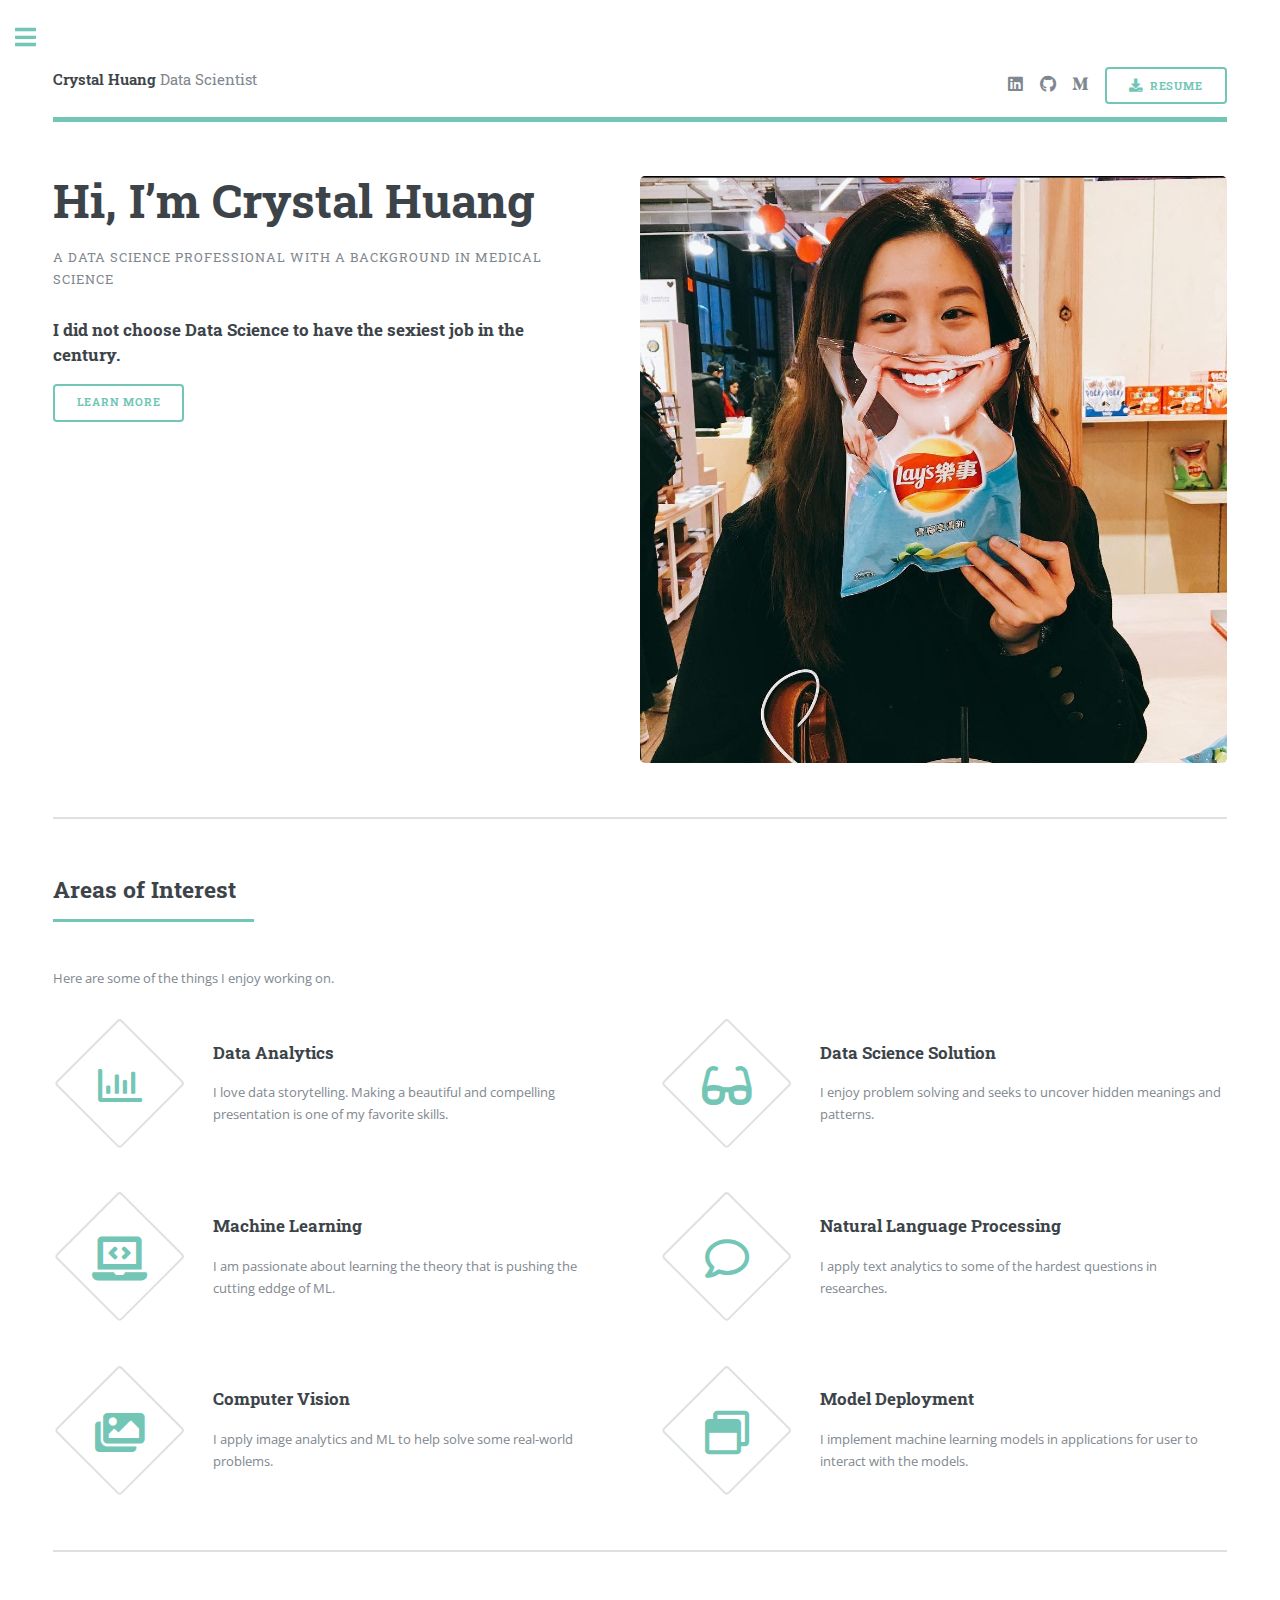
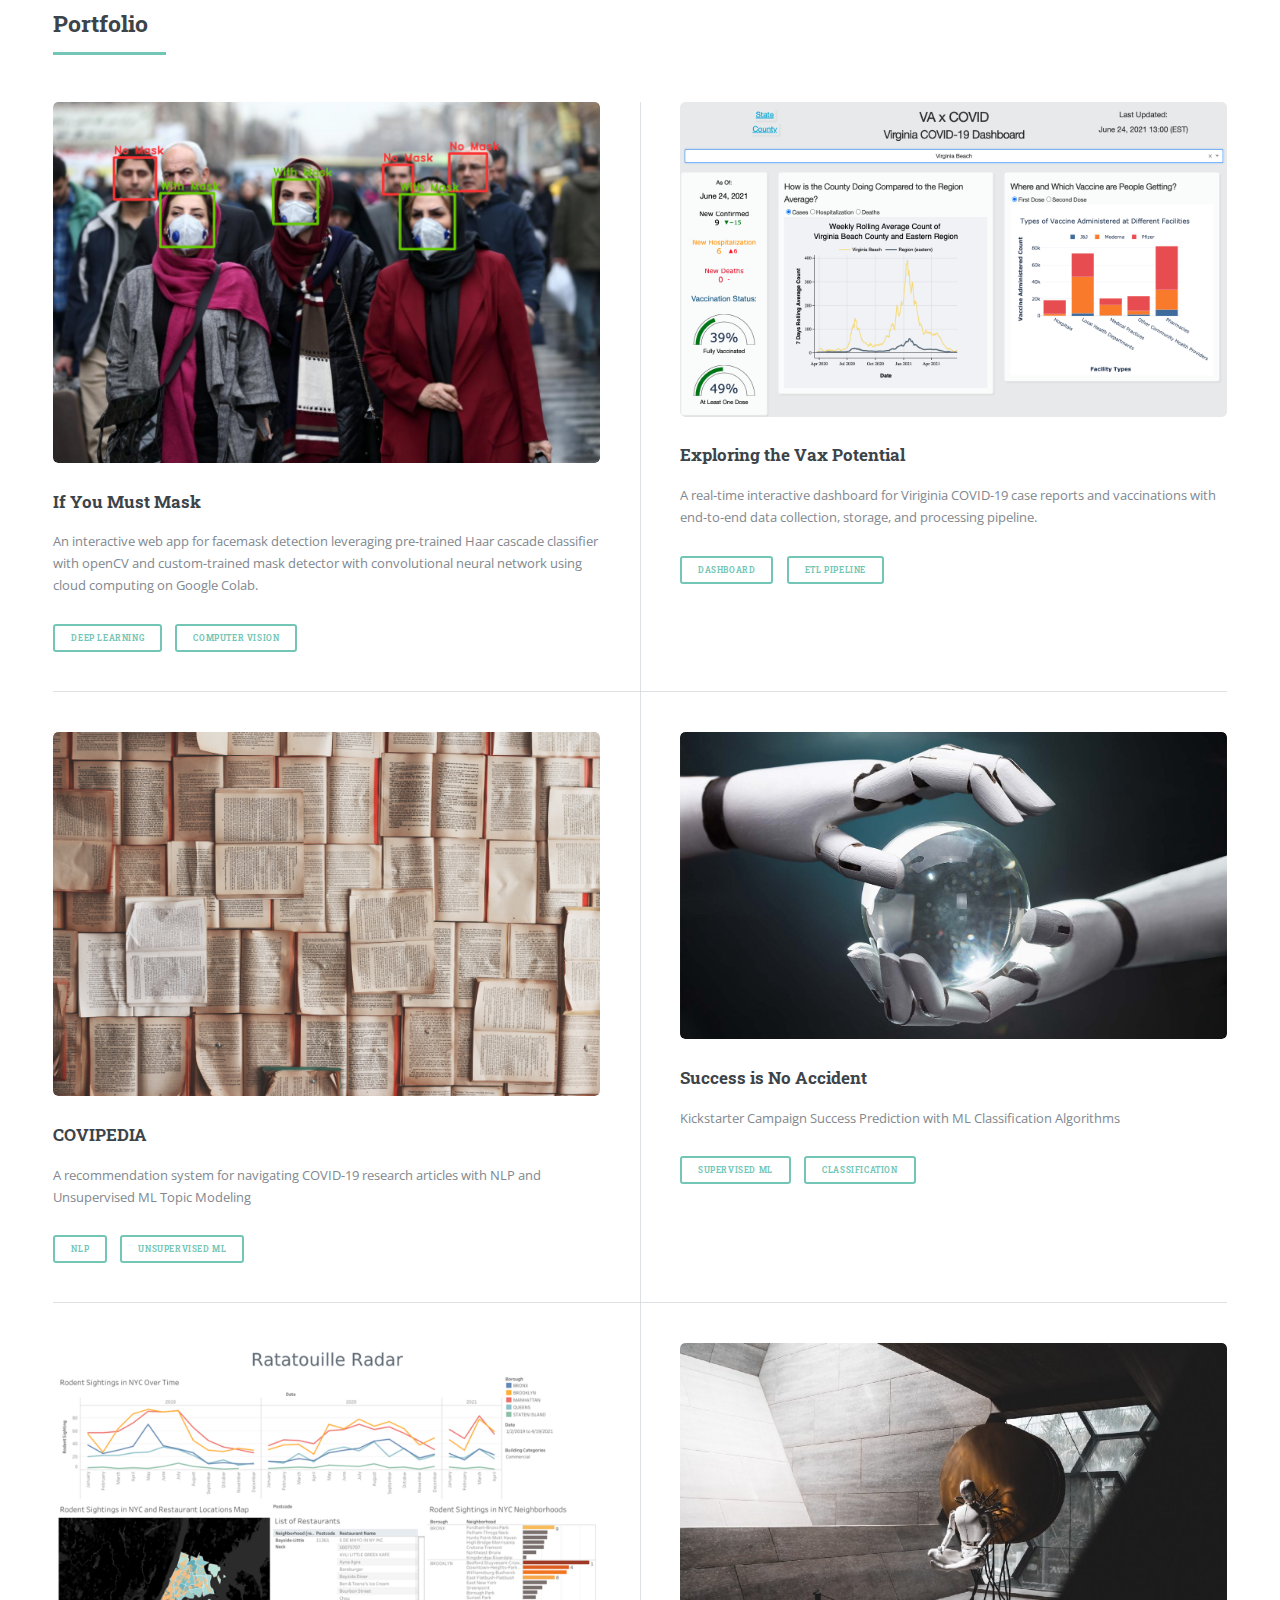
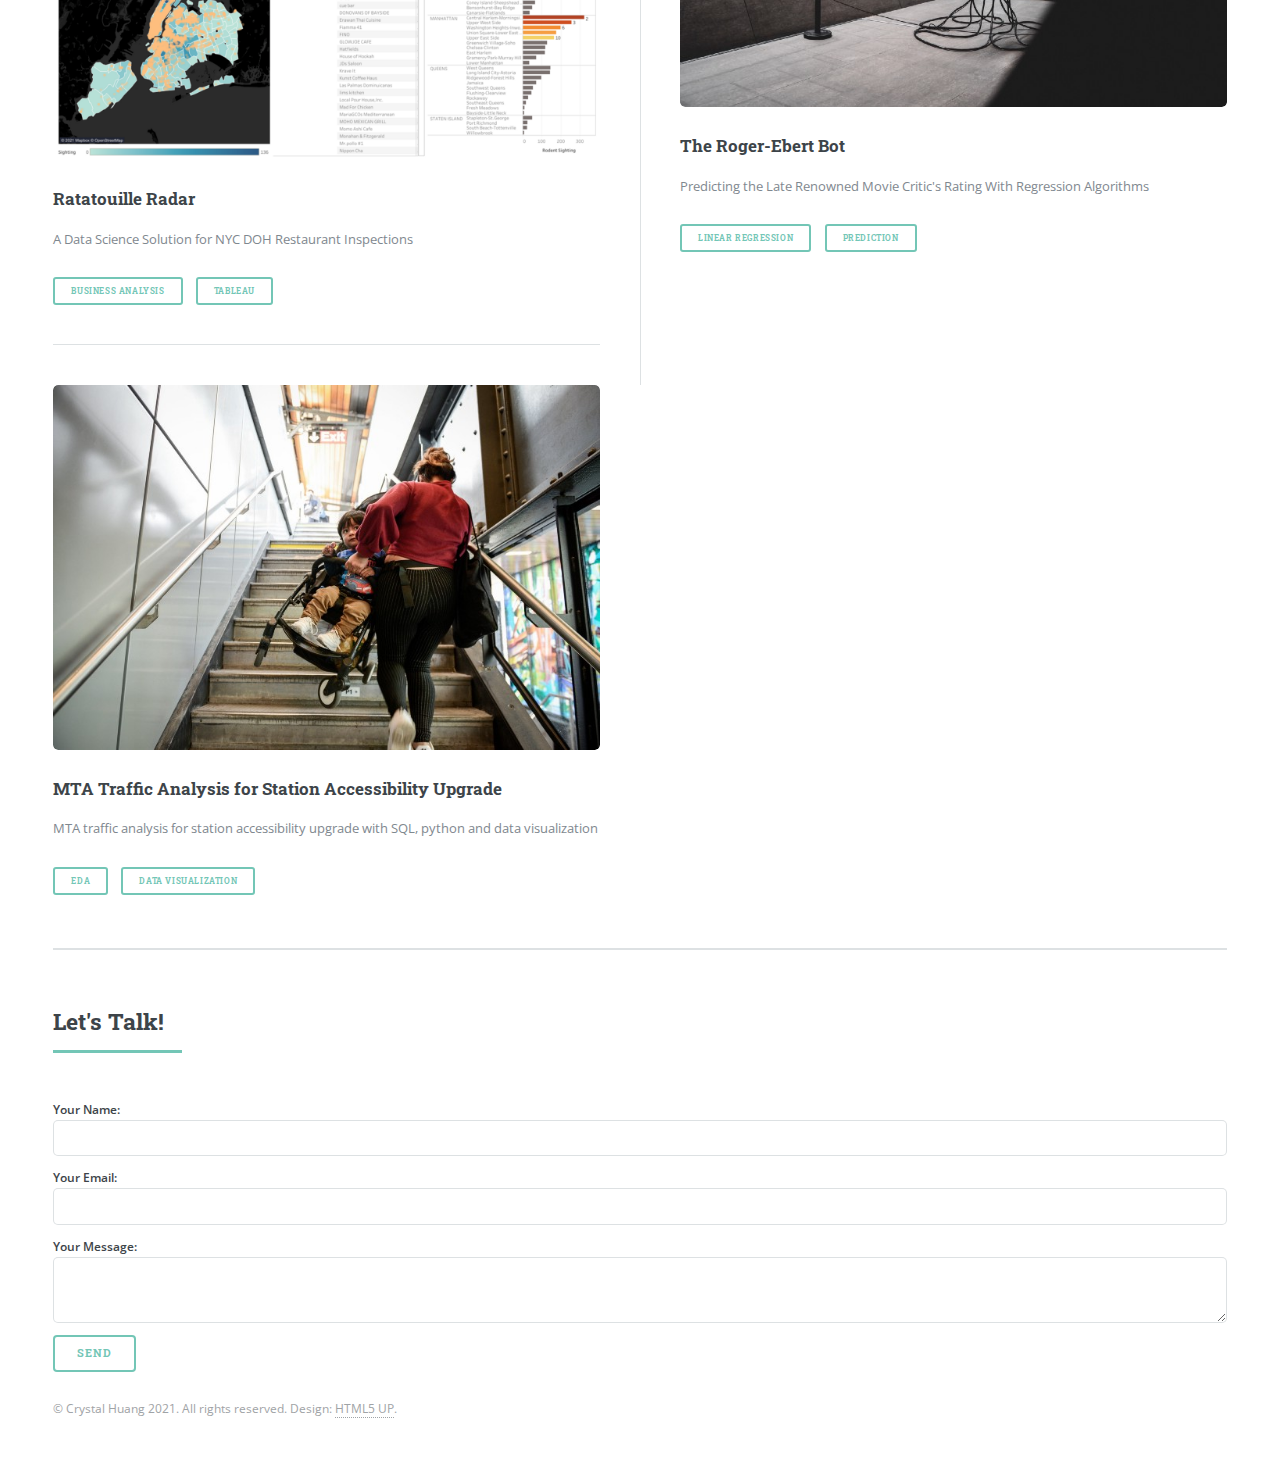
==== commit 62ed8b31: "Update index.html" ====
--- a/index.html
+++ b/index.html
@@ -121,7 +121,7 @@
 											<p> A real-time interactive dashboard for Viriginia COVID-19 case reports and vaccinations with end-to-end data collection, storage, and processing pipeline.</p>
 											<ul class="actions ">
 												<li><div class="button small">Dashboard</div></li>
-												<li><a class="button small">Data Engineering</a></li>
+												<!-- <li><a class="button small">Data Engineering</a></li> -->
 												<li><a class="button small">ETL Pipeline</a></li>
 											</ul>
 										</article>
@@ -141,7 +141,7 @@
 											<ul class="actions">
 												<li><a class="button small">Supervised ML</a></li>
 												<li><a class="button small">Classification</a></li>
-												<li><a class="button small">Prediction</a></li>
+												<!-- <li><a class="button small">Prediction</a></li> -->
 											</ul>
 										</article>
 										<article>
@@ -151,7 +151,7 @@
 											<ul class="actions">
 												<li><a class="button small">Business Analysis</a></li>
 												<li><a class="button small">Tableau</a></li>
-												<li><a class="button small">Dashboard</a></li>
+												<!-- <li><a class="button small">Dashboard</a></li> -->
 											</ul>
 										</article>
 										<article>
@@ -159,7 +159,7 @@
 											<h3>The Roger-Ebert Bot</h3>
 											<p>Predicting the Late Renowned Movie Critic's Rating With Regression Algorithms</p>
 											<ul class="actions">
-												<li><a class="button small">Supervised ML</a></li>
+												<!-- <li><a class="button small">Supervised ML</a></li> -->
 												<li><a class="button small">Linear Regression</a></li>
 												<li><a class="button small">Prediction</a></li>
 											</ul>
@@ -170,7 +170,7 @@
 											<p>MTA traffic analysis for station accessibility upgrade with SQL, python and data visualization</p>
 											<ul class="actions">
 												<li><a class="button small">EDA</a></li>
-												<li><a class="button small">Data Wrangling</a></li>
+												<!-- <li><a class="button small">Data Wrangling</a></li> -->
 												<li><a class="button small">Data Visualization</a></li>
 											</ul>
 										</article>
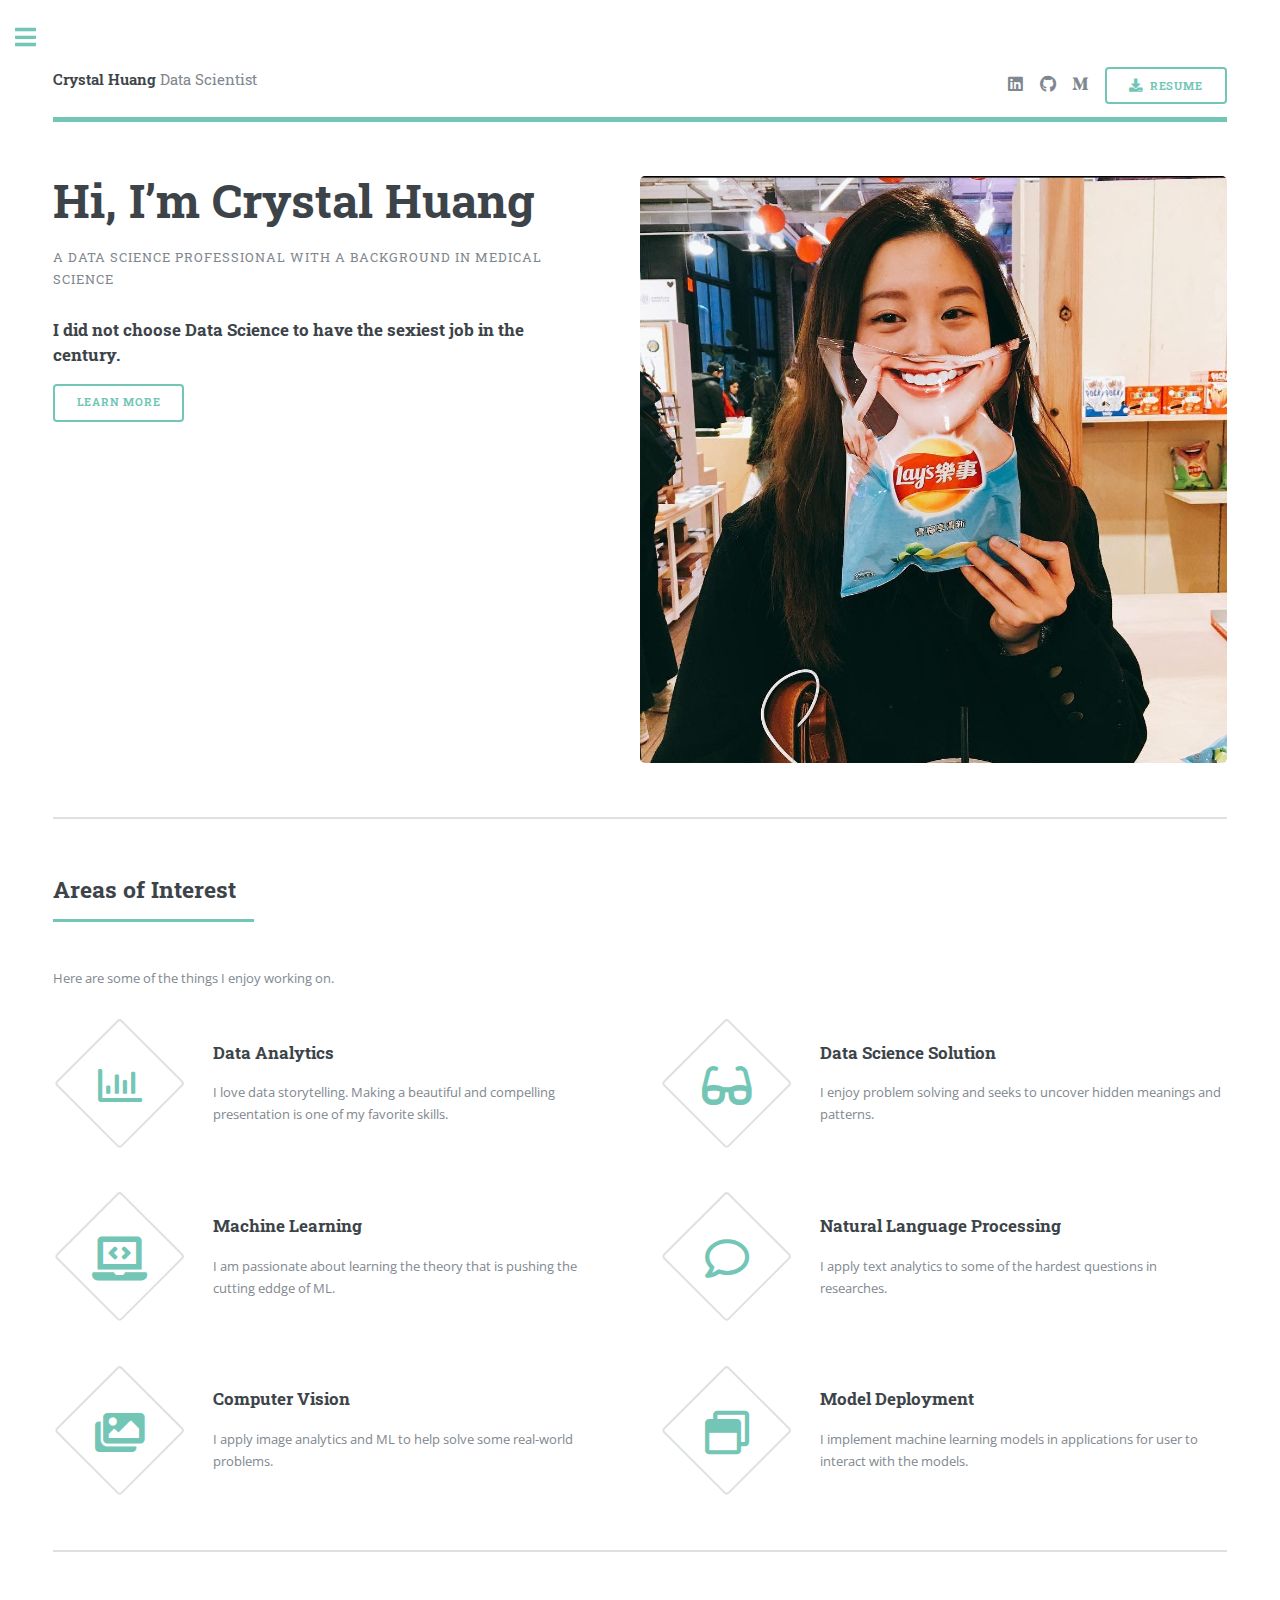
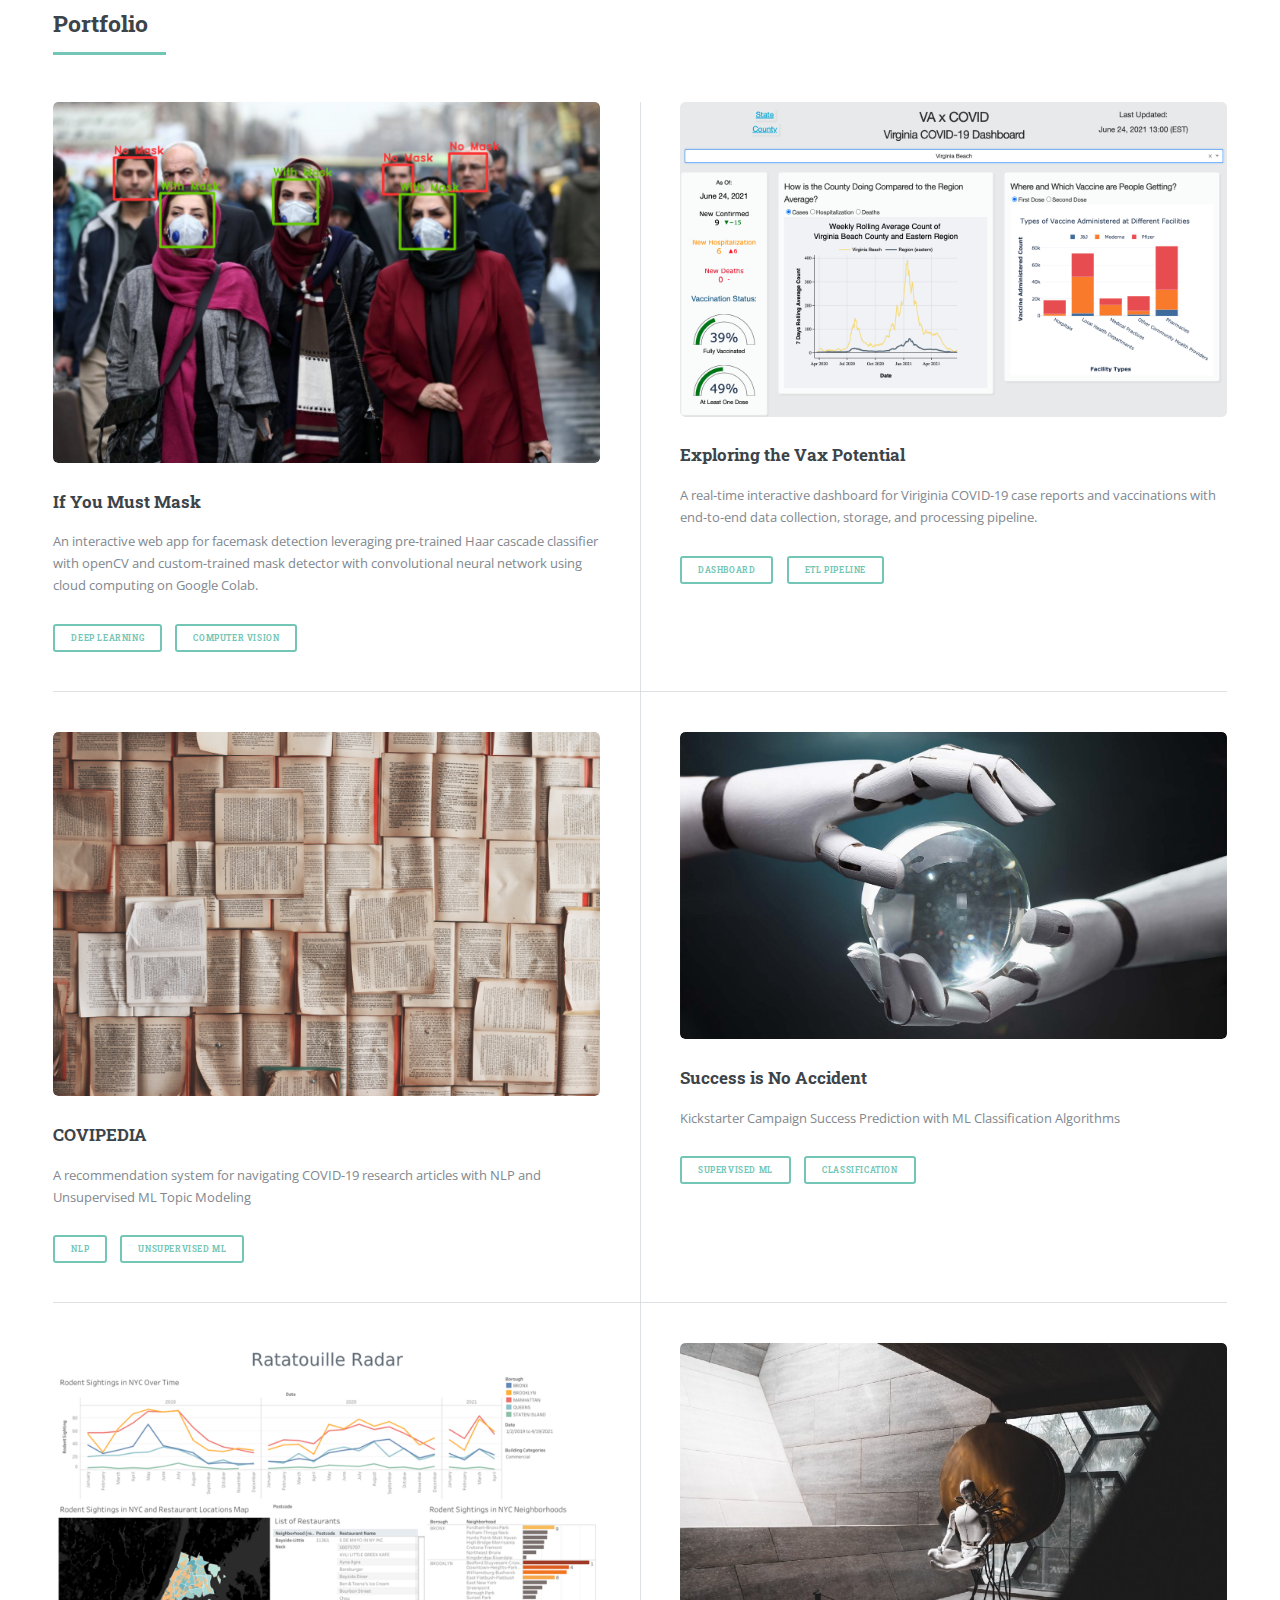
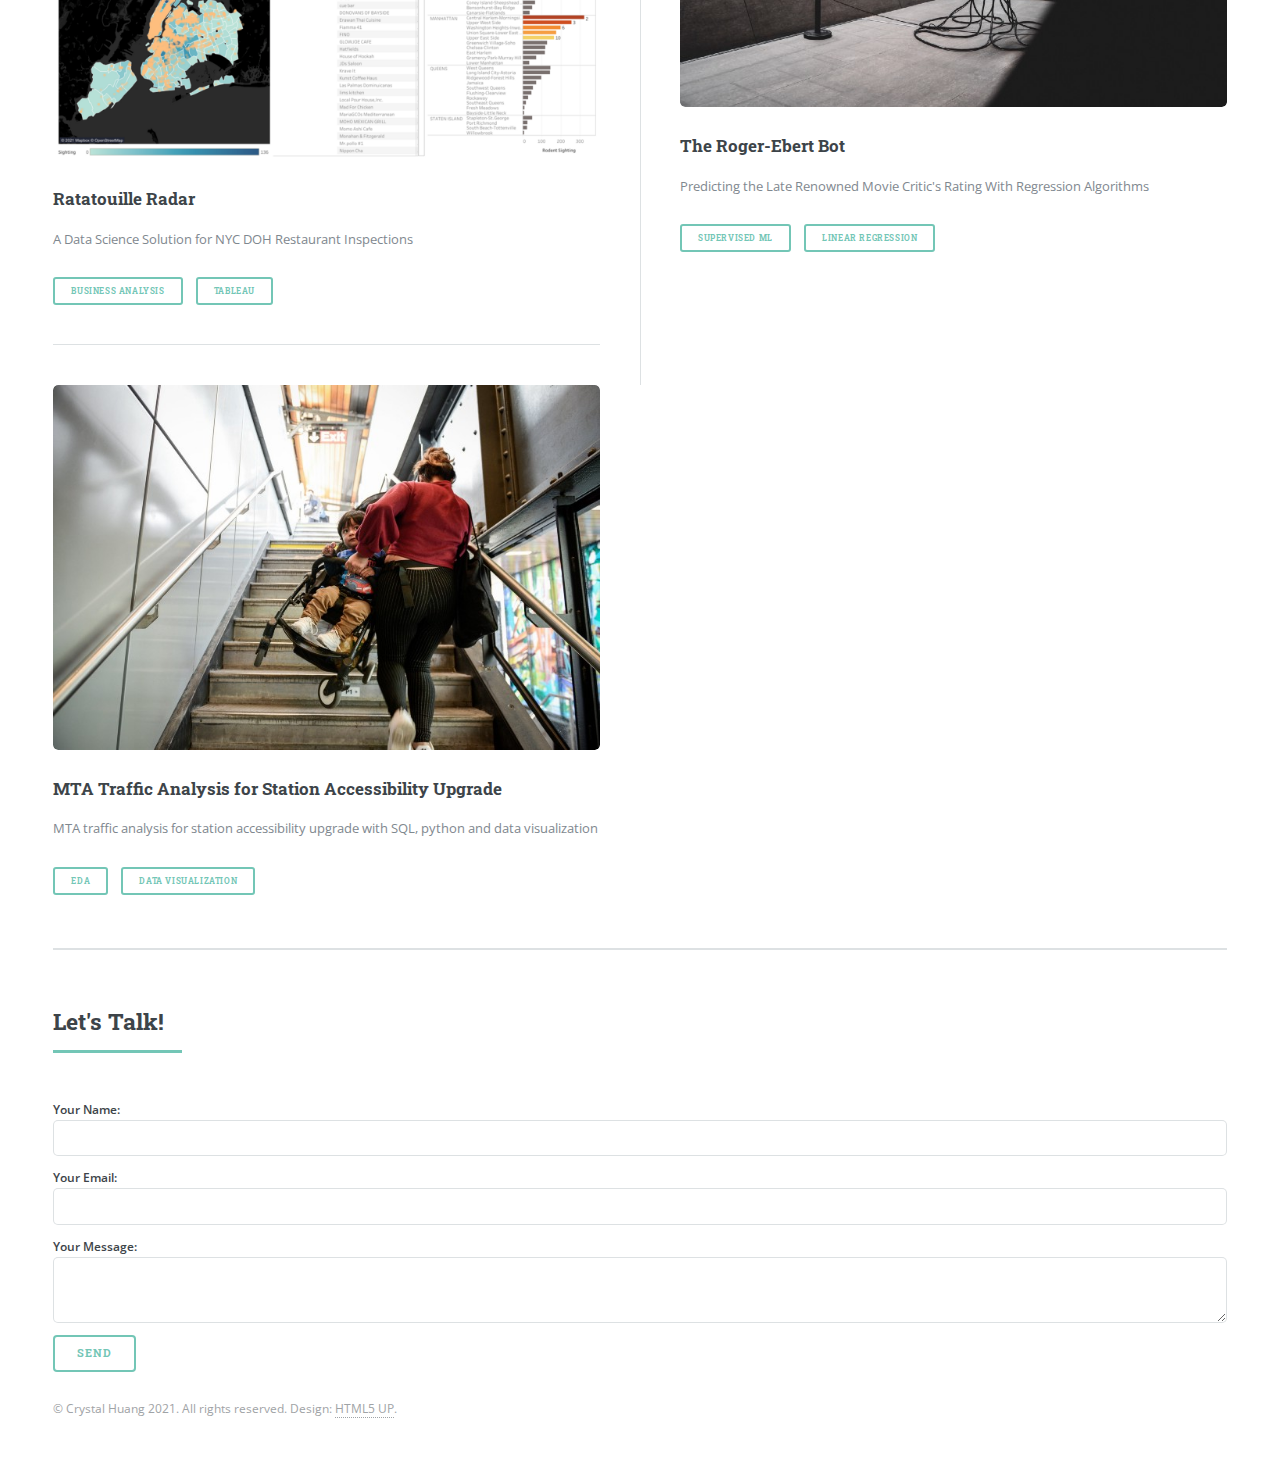
==== commit b5e02533: "Update index.html" ====
--- a/index.html
+++ b/index.html
@@ -159,9 +159,9 @@
 											<h3>The Roger-Ebert Bot</h3>
 											<p>Predicting the Late Renowned Movie Critic's Rating With Regression Algorithms</p>
 											<ul class="actions">
-												<!-- <li><a class="button small">Supervised ML</a></li> -->
+												<li><a class="button small">Supervised ML</a></li>
 												<li><a class="button small">Linear Regression</a></li>
-												<li><a class="button small">Prediction</a></li>
+												<!-- <li><a class="button small">Prediction</a></li> -->
 											</ul>
 										</article>
 										<article>
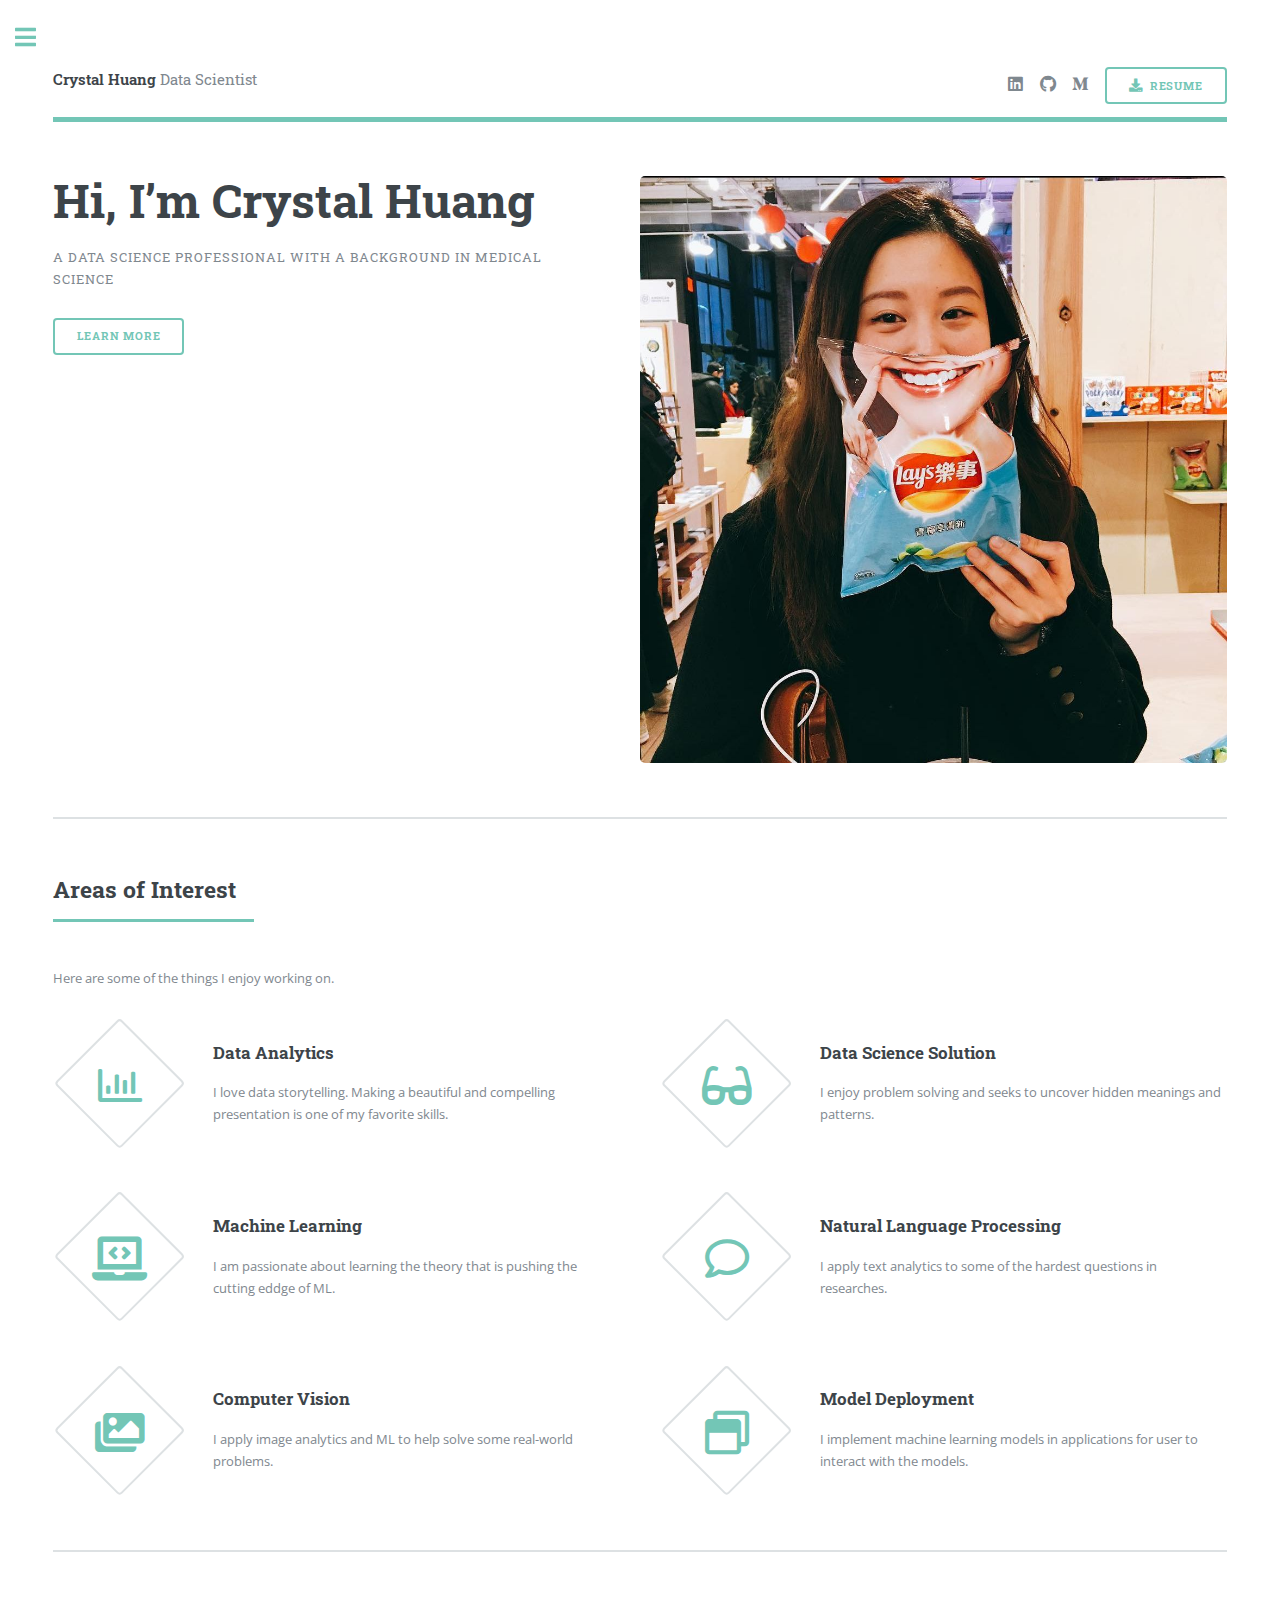
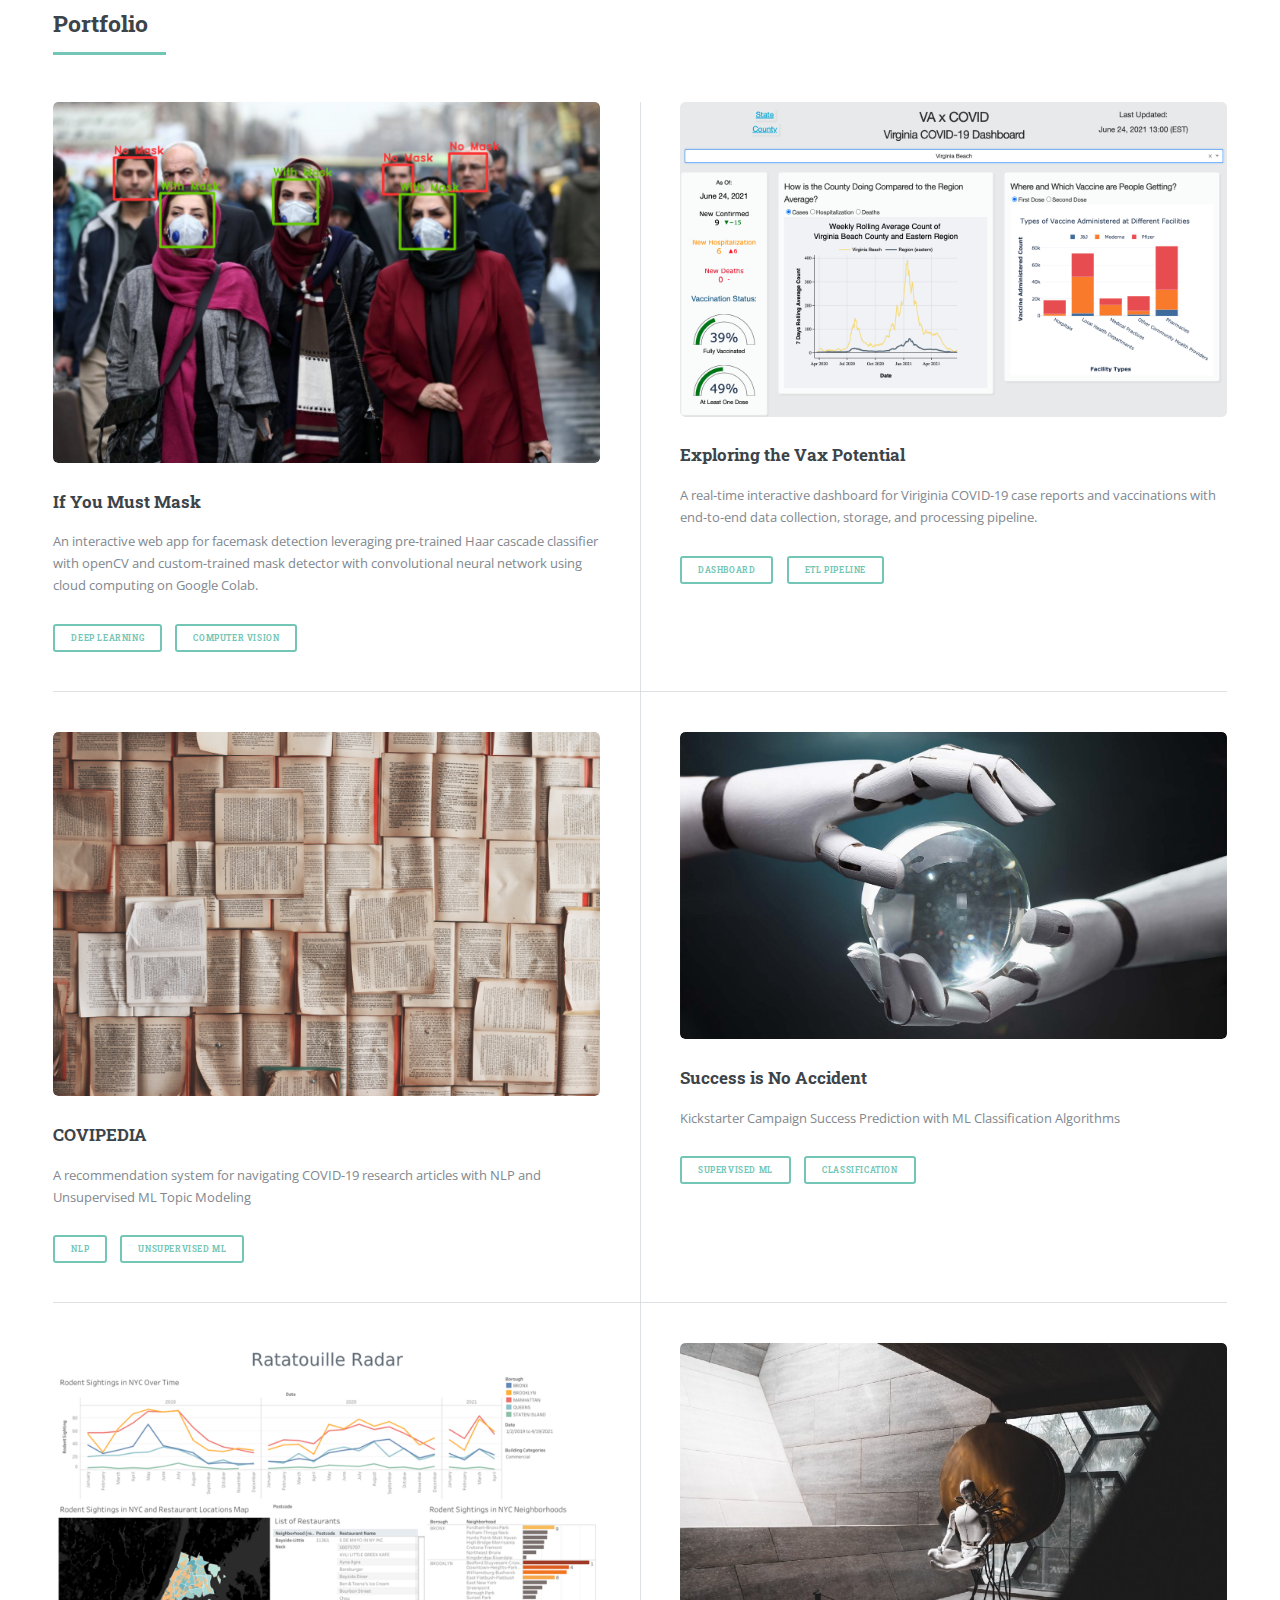
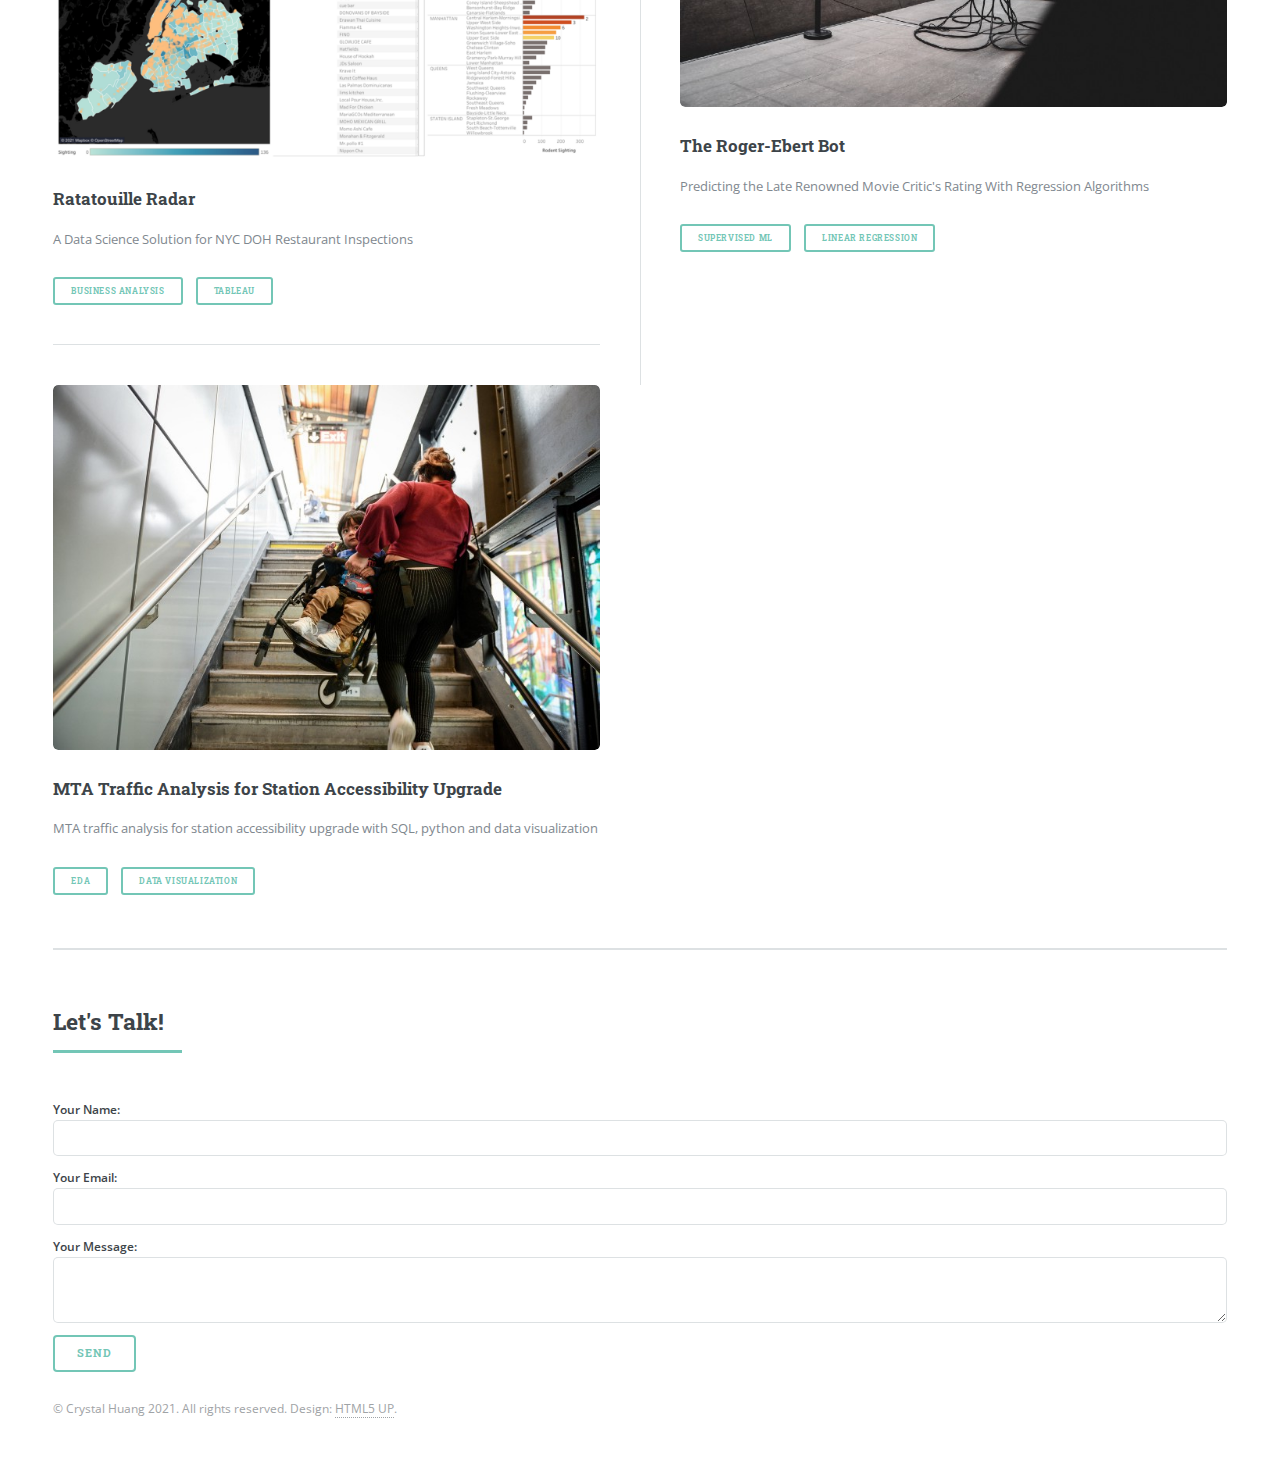
==== commit 25fd8e23: "Update index.html" ====
--- a/index.html
+++ b/index.html
@@ -27,7 +27,7 @@
 										<li><a href="https://www.linkedin.com/in/crystal-huang-ds/" class="icon brands fa-linkedin"><span class="label">LinkedIn</span></a></li>
 										<li><a href="https://github.com/crystal-ctrl" class="icon brands fa-github"><span class="label">GitHub</span></a></li>
 										<li><a href="https://crystaldatasy.medium.com/" class="icon brands fa-medium-m"><span class="label">Medium</span></a></li>
-										<li><a href="../download/_Crystal_Huang_CV.pdf" download class="button icon solid fa-download">Resume</a></li>
+										<li><a href="./download/_Crystal_Huang_CV.pdf" download class="button icon solid fa-download">Resume</a></li>
 									</ul>
 								</header>
 
@@ -38,7 +38,7 @@
 											<h1>Hi, I’m Crystal Huang</h1>
 											<p>A Data Science Professional with a Background in Medical Science</p>
 										</header>
-										<h3>I did not choose Data Science to have the sexiest job in the century.</h3>
+										<!-- <h3>When Creativity Meets Analytics</h3> -->
 										<ul class="actions">
 											<li><a href="generic.html" class="button big">Learn More</a></li>
 										</ul>
